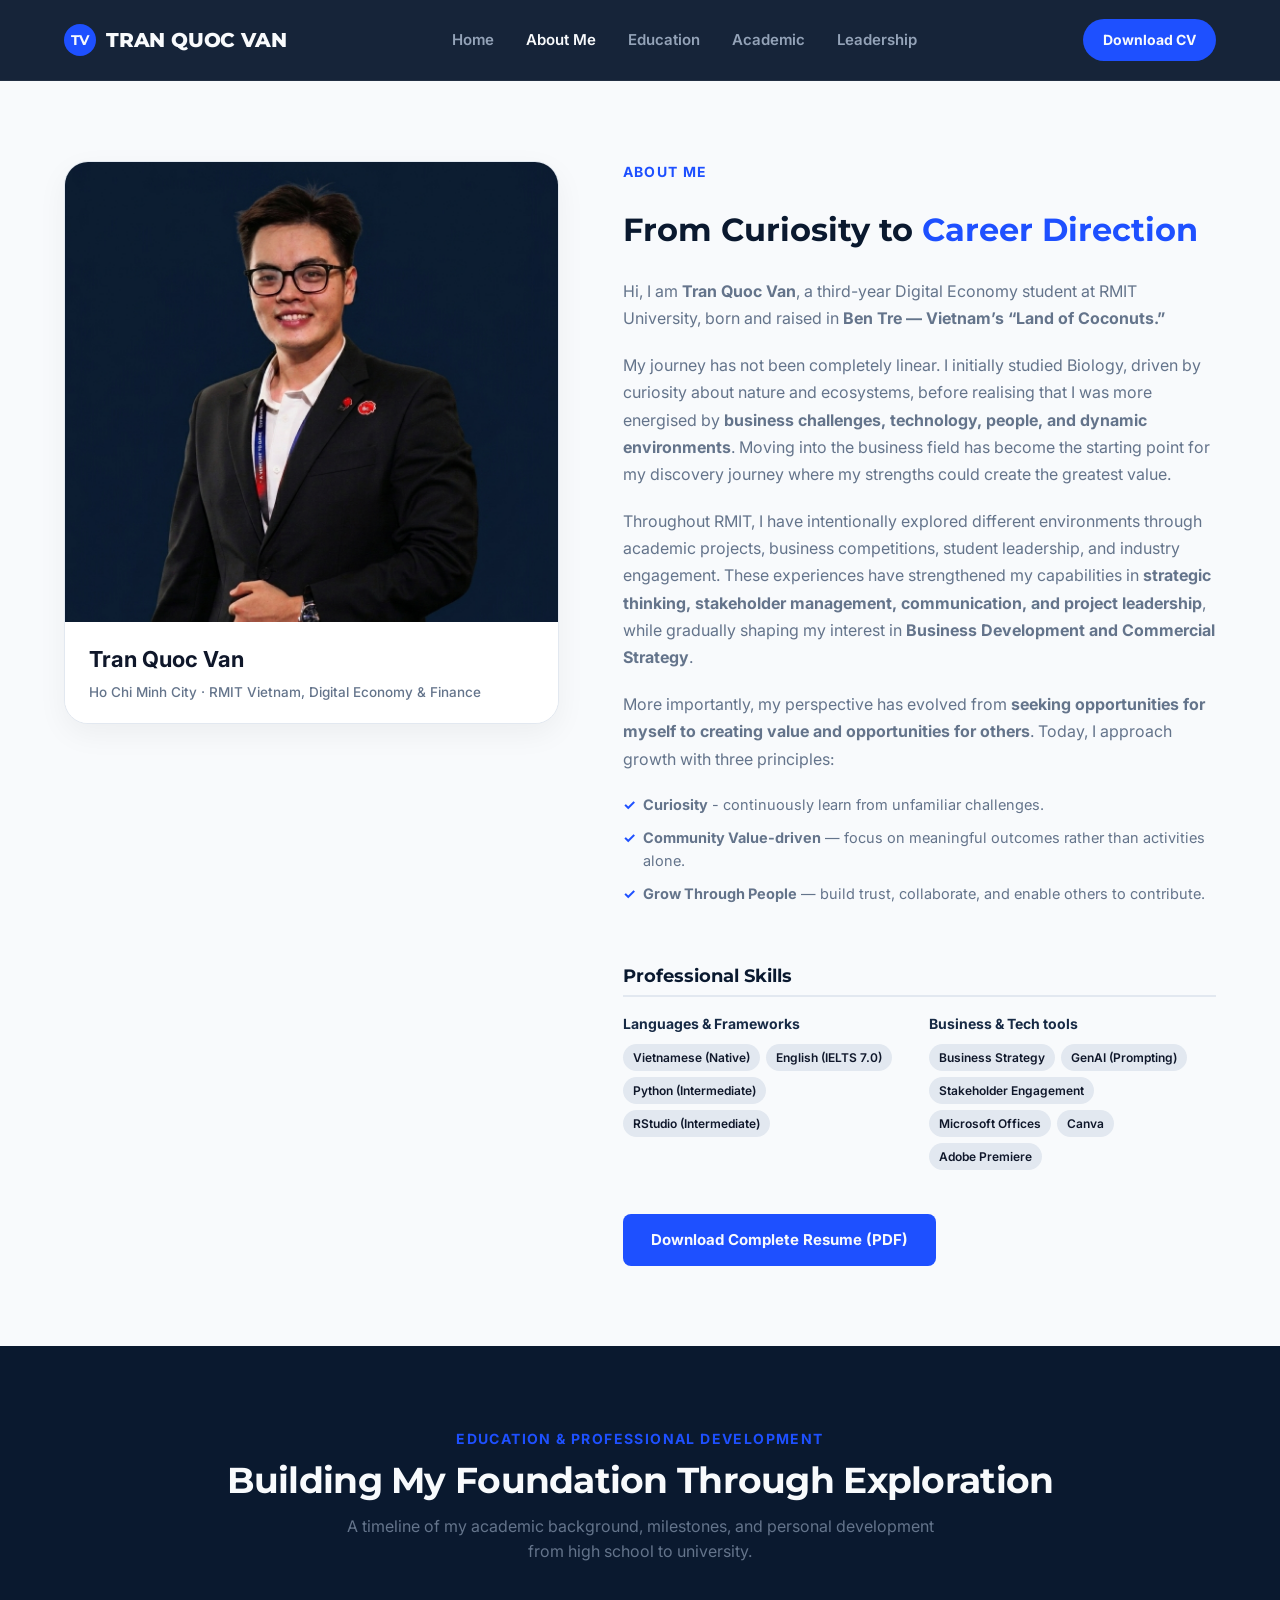
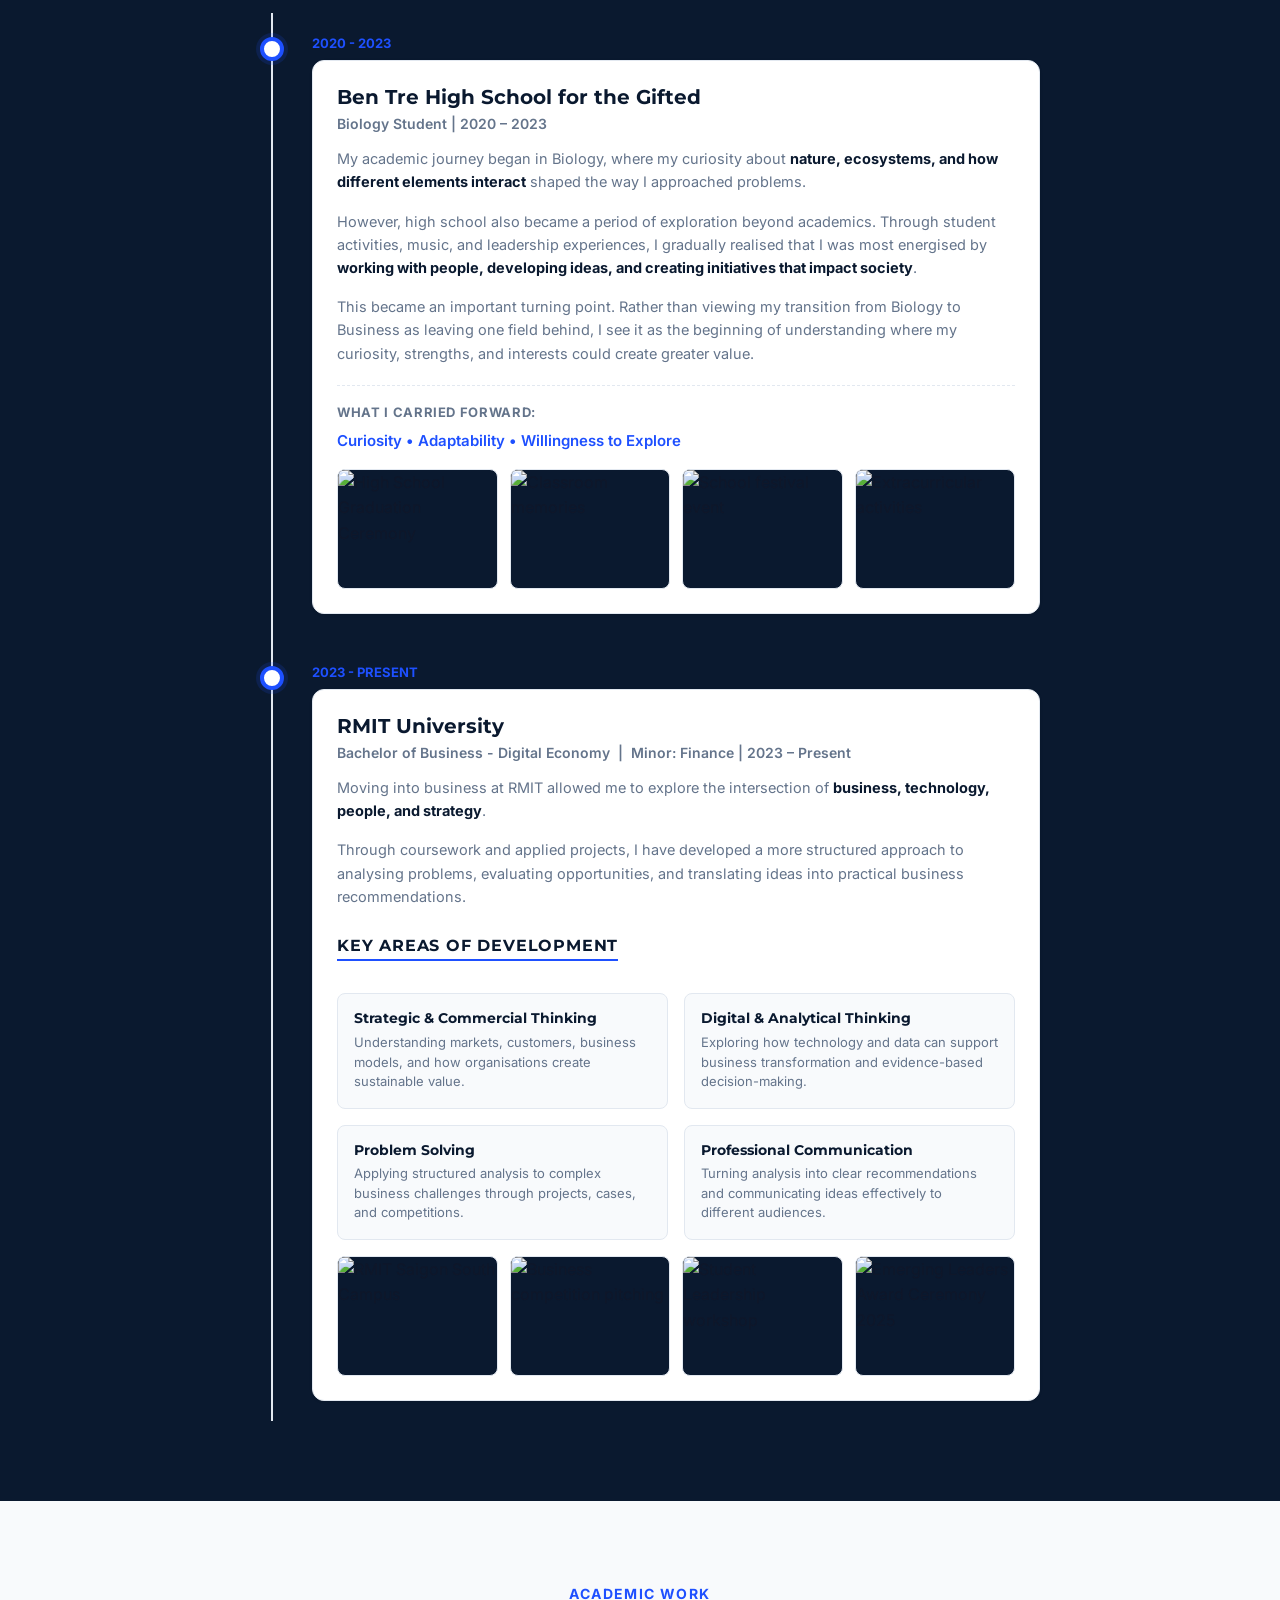
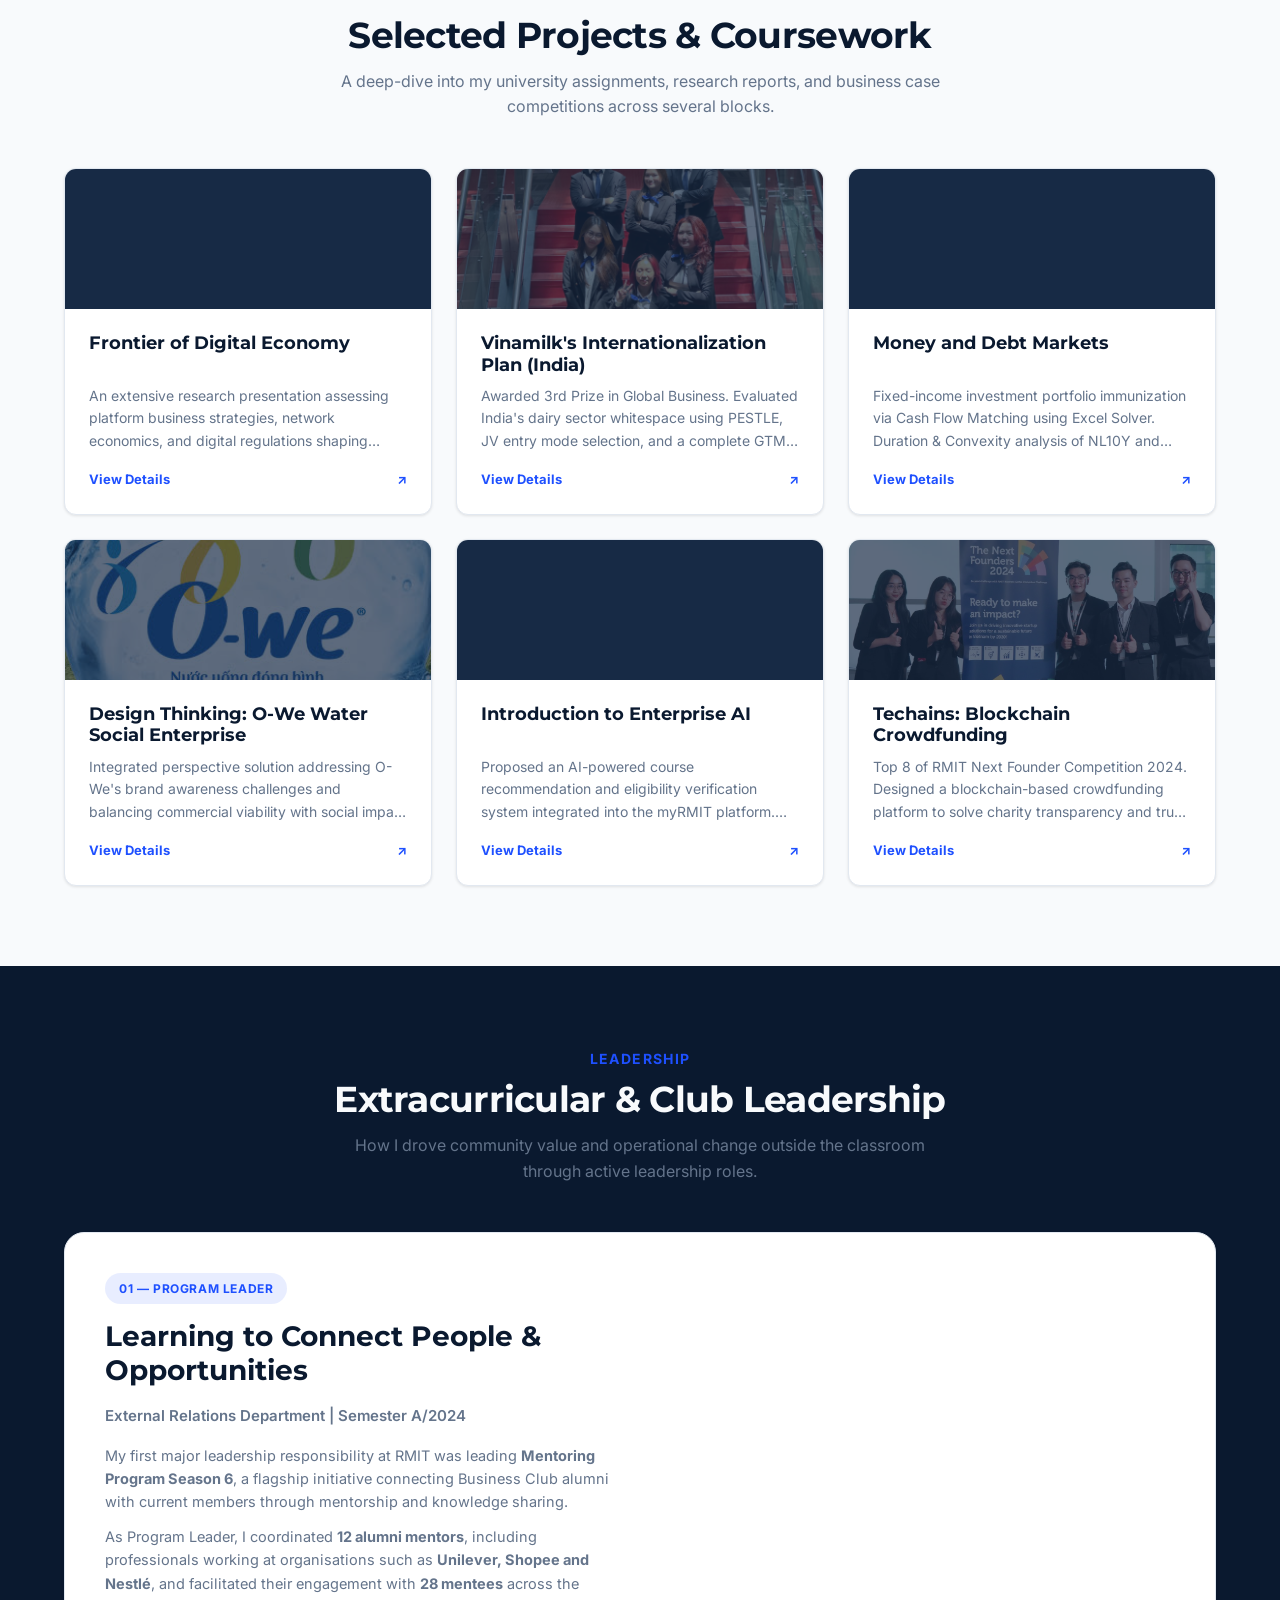
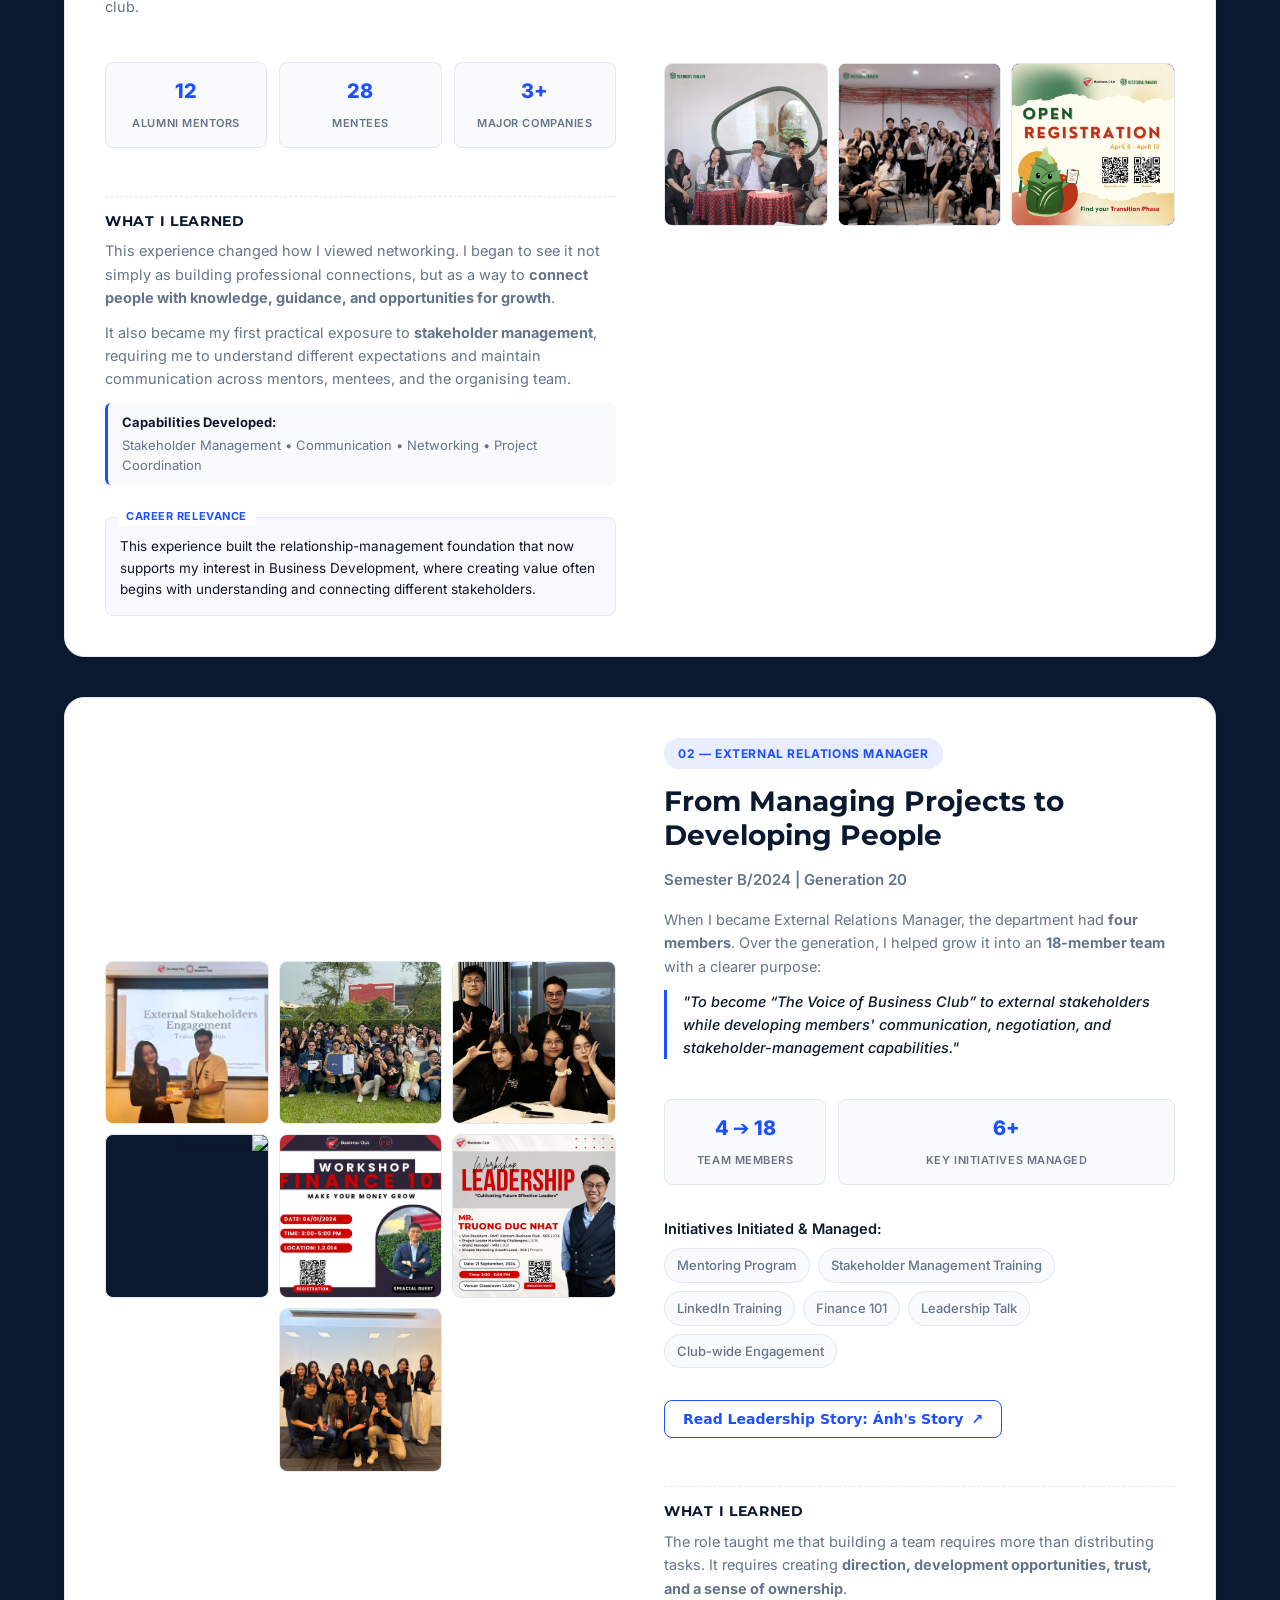
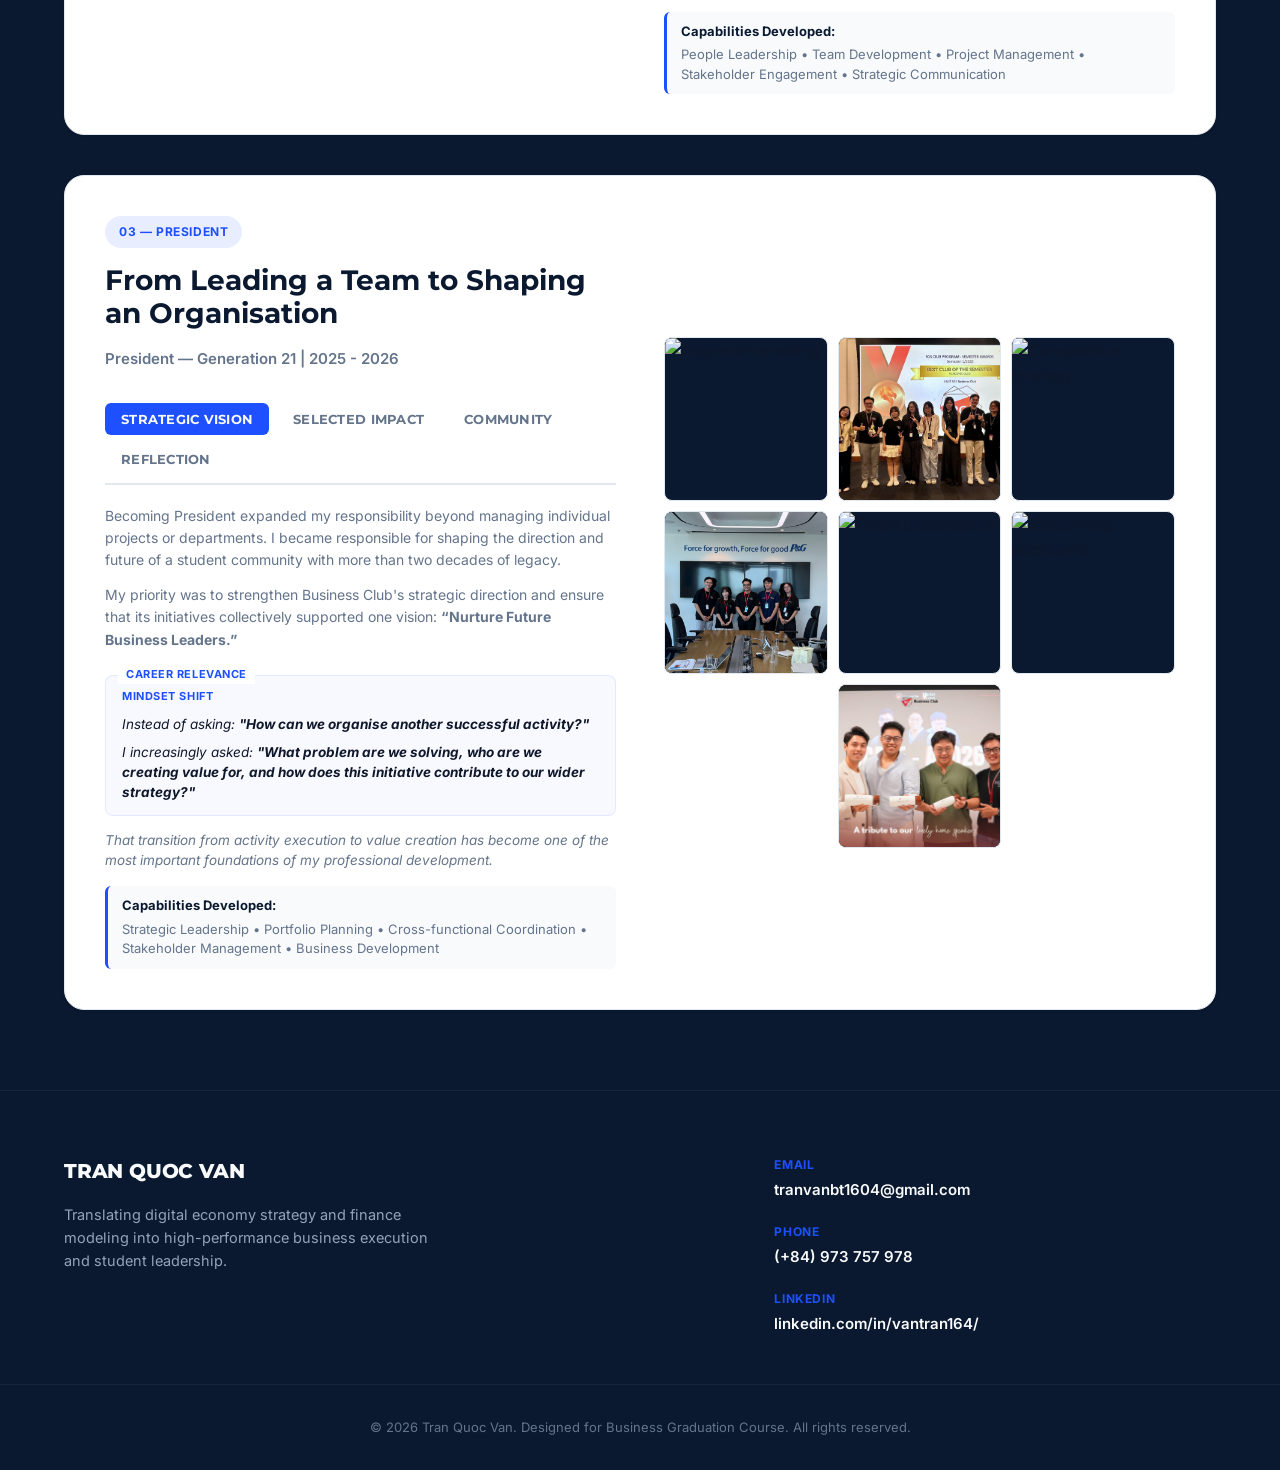
==== details.html @ d2f89ade "Add portfolio files and config, excluding large PDF" ====
<!DOCTYPE html>
<html lang="en">
<head>
  <meta charset="utf-8">
  <meta name="viewport" content="width=device-width, initial-scale=1">
  <title>Tran Quoc Van — Detailed Portfolio | RMIT Vietnam</title>
  <meta name="description" content="Detailed academic, professional, and student leadership profile of Tran Quoc Van, RMIT Vietnam.">
  
  <!-- Fonts -->
  <link rel="preconnect" href="https://fonts.googleapis.com">
  <link rel="preconnect" href="https://fonts.gstatic.com" crossorigin>
  <link href="https://fonts.googleapis.com/css2?family=Inter:wght@400;500;600;700&family=Montserrat:wght@700;800&display=swap" rel="stylesheet">
  
  <!-- Styling -->
  <link rel="stylesheet" href="index.css">
</head>
<body>

  <!-- ===================== HEADER & NAV ===================== -->
  <header>
    <div class="container nav-container">
      <a href="index.html#home" class="logo">
        <span class="logo-badge">TV</span>
        TRAN QUOC VAN
      </a>
      <nav class="nav-links" id="navLinks">
        <a href="index.html#home" class="nav-link">Home</a>
        <a href="#about" class="nav-link">About Me</a>
        <a href="#education" class="nav-link">Education</a>
        <a href="#academic" class="nav-link">Academic</a>
        <a href="#leadership" class="nav-link">Leadership</a>
      </nav>
      <a href="About Me/Tran Quoc Van - Resume.pdf" download class="nav-btn">Download CV</a>
      <button class="menu-toggle" id="menuToggle" aria-label="Toggle Menu">
        <span></span>
        <span></span>
        <span></span>
      </button>
    </div>
  </header>

  <!-- ===================== ABOUT ME ===================== -->
  <section class="section" id="about">
    <div class="container about-grid">
      <div class="about-image-card">
        <div class="about-img-container">
          <img src="About Me/HT_08694_navy.jpg" alt="Tran Quoc Van - Professional Portrait">
        </div>
        <div class="about-img-meta">
          <div class="about-img-name">Tran Quoc Van</div>
          <div class="about-img-sub">Ho Chi Minh City · RMIT Vietnam, Digital Economy & Finance</div>
        </div>
      </div>
      
      <div class="about-info">
        <span class="section-subtitle">About Me</span>
        <h2 class="about-bio-title">From Curiosity to <span>Career Direction</span></h2>
        <p class="about-bio-text">
          Hi, I am <strong>Tran Quoc Van</strong>, a third-year Digital Economy student at RMIT University, born and raised in <strong>Ben Tre — Vietnam’s “Land of Coconuts.”</strong>
        </p>
        <p class="about-bio-text">
          My journey has not been completely linear. I initially studied Biology, driven by curiosity about nature and ecosystems, before realising that I was more energised by <strong>business challenges, technology, people, and dynamic environments</strong>. Moving into the business field has become the starting point for my discovery journey where my strengths could create the greatest value.
        </p>
        <p class="about-bio-text">
          Throughout RMIT, I have intentionally explored different environments through academic projects, business competitions, student leadership, and industry engagement. These experiences have strengthened my capabilities in <strong>strategic thinking, stakeholder management, communication, and project leadership</strong>, while gradually shaping my interest in <strong>Business Development and Commercial Strategy</strong>.
        </p>
        <p class="about-bio-text">
          More importantly, my perspective has evolved from <strong>seeking opportunities for myself to creating value and opportunities for others</strong>. Today, I approach growth with three principles:
        </p>
        
        <ul class="leadership-bullets" style="margin-bottom: 16px;">
          <li><strong>Curiosity</strong> - continuously learn from unfamiliar challenges.</li>
          <li><strong>Community Value-driven</strong> — focus on meaningful outcomes rather than activities alone.</li>
          <li><strong>Grow Through People</strong> — build trust, collaborate, and enable others to contribute.</li>
        </ul>
        
        <div class="skills-wrapper">
          <h3 class="skills-title">Professional Skills</h3>
          <div class="skills-grid">
            <div class="skill-category">
              <span class="skill-cat-name">Languages & Frameworks</span>
              <div class="skill-tags">
                <span class="skill-tag">Vietnamese (Native)</span>
                <span class="skill-tag">English (IELTS 7.0)</span>
                <span class="skill-tag">Python (Intermediate)</span>
                <span class="skill-tag">RStudio (Intermediate)</span>
              </div>
            </div>
            <div class="skill-category">
              <span class="skill-cat-name">Business & Tech tools</span>
              <div class="skill-tags">
                <span class="skill-tag">Business Strategy</span>
                <span class="skill-tag">GenAI (Prompting)</span>
                <span class="skill-tag">Stakeholder Engagement</span>
                <span class="skill-tag">Microsoft Offices</span>
                <span class="skill-tag">Canva</span>
                <span class="skill-tag">Adobe Premiere</span>
              </div>
            </div>
          </div>
        </div>
        
        <div class="about-action">
          <a href="About Me/Tran Quoc Van - Resume.pdf" download class="btn btn-primary">Download Complete Resume (PDF)</a>
        </div>
      </div>
    </div>
    
    <!-- Journey Snapshots -->
    <div class="about-journey" style="display: none;">
      <h3 class="journey-title">Journey Highlights</h3>
      <div class="journey-grid">
        <!-- Item 1: Childhood -->
        <div class="journey-item" data-image="About Me/4c960411251398a16e8b010b433b3380.JPG" data-caption="Early Biology Curiosity — Sparking a lifetime of learning and analytical exploration from a young age.">
          <div class="journey-img-wrapper">
            <img src="About Me/4c960411251398a16e8b010b433b3380.JPG" alt="Early Biology Curiosity">
          </div>
          <div class="journey-info">
            <h4>Early Biology Curiosity</h4>
            <p>Sparking a lifetime of learning and analytical exploration.</p>
          </div>
        </div>
        
        <!-- Item 2: RMIT Club Induction -->
        <div class="journey-item" data-image="About Me/id.jpg" data-caption="RMIT Business Club Induction — Stepping into business development, project leadership, and external relations.">
          <div class="journey-img-wrapper">
            <img src="About Me/id.jpg" alt="RMIT Business Club Induction">
          </div>
          <div class="journey-info">
            <h4>Business Club Induction</h4>
            <p>Stepping into student leadership and corporate engagement.</p>
          </div>
        </div>

        <!-- Item 3: Club Badges -->
        <div class="journey-item" data-image="About Me/bc_badge.png" data-caption="Leadership Credentials — Active recognitions from RMIT Vietnam Business Club and external partners.">
          <div class="journey-img-wrapper">
            <img src="About Me/bc_badge.png" alt="RMIT & P&G Club Badges">
          </div>
          <div class="journey-info">
            <h4>Leadership Credentials</h4>
            <p>Commitment & milestones in leading student communities.</p>
          </div>
        </div>
      </div>
    </div>
  </section>

  <!-- ===================== MY EDUCATION DEVELOPMENT ===================== -->
  <section class="section section-dark" id="education">
    <div class="container">
      <div class="section-title-wrapper">
        <span class="section-subtitle">Education & Professional Development</span>
        <h2 class="section-title">Building My Foundation Through Exploration</h2>
        <p class="section-description">A timeline of my academic background, milestones, and personal development from high school to university.</p>
      </div>
      
      <div class="education-timeline">
        <!-- High School -->
        <div class="edu-item">
          <div class="edu-dot"></div>
          <span class="edu-time">2020 - 2023</span>
          <div class="edu-card">
            <h3 class="edu-degree">Ben Tre High School for the Gifted</h3>
            <p class="edu-school">Biology Student | 2020 – 2023</p>
            <div class="edu-details">
              <p>My academic journey began in Biology, where my curiosity about <strong>nature, ecosystems, and how different elements interact</strong> shaped the way I approached problems.</p>
              <p>However, high school also became a period of exploration beyond academics. Through student activities, music, and leadership experiences, I gradually realised that I was most energised by <strong>working with people, developing ideas, and creating initiatives that impact society</strong>.</p>
              <p>This became an important turning point. Rather than viewing my transition from Biology to Business as leaving one field behind, I see it as the beginning of understanding where my curiosity, strengths, and interests could create greater value.</p>
              
              <div class="edu-takeaway">
                <strong>What I carried forward:</strong>
                <span>Curiosity • Adaptability • Willingness to Explore</span>
              </div>
            </div>
            
            <div class="edu-images-grid">
              <div class="edu-img-item" data-image="Education Development/High School/IMG_6599.jpg" data-caption="High School Graduation Ceremony">
                <img src="Education Development/High School/IMG_6599.jpg" alt="High School Graduation Ceremony">
              </div>
              <div class="edu-img-item" data-image="Education Development/High School/IMG_8644.jpg" data-caption="Classroom memories & projects">
                <img src="Education Development/High School/IMG_8644.jpg" alt="Classroom memories">
              </div>
              <div class="edu-img-item" data-image="Education Development/High School/IMG_9138.JPG" data-caption="School festival event & performance">
                <img src="Education Development/High School/IMG_9138.JPG" alt="School festival event">
              </div>
              <div class="edu-img-item" data-image="Education Development/High School/b24f15dc83e6cd91eed088f713b06e43.JPG" data-caption="Extracurricular activities group photo">
                <img src="Education Development/High School/b24f15dc83e6cd91eed088f713b06e43.JPG" alt="Extracurricular activities">
              </div>
            </div>
          </div>
        </div>

        <!-- RMIT -->
        <div class="edu-item">
          <div class="edu-dot"></div>
          <span class="edu-time">2023 - Present</span>
          <div class="edu-card">
            <h3 class="edu-degree">RMIT University</h3>
            <p class="edu-school">Bachelor of Business - Digital Economy &nbsp;|&nbsp; Minor: Finance | 2023 – Present</p>
            <div class="edu-details">
              <p>Moving into business at RMIT allowed me to explore the intersection of <strong>business, technology, people, and strategy</strong>.</p>
              <p>Through coursework and applied projects, I have developed a more structured approach to analysing problems, evaluating opportunities, and translating ideas into practical business recommendations.</p>
              
              <h4 class="edu-sub-title">Key Areas of Development</h4>
              <div class="edu-development-grid">
                <div class="edu-dev-item">
                  <h5>Strategic & Commercial Thinking</h5>
                  <p>Understanding markets, customers, business models, and how organisations create sustainable value.</p>
                </div>
                <div class="edu-dev-item">
                  <h5>Digital & Analytical Thinking</h5>
                  <p>Exploring how technology and data can support business transformation and evidence-based decision-making.</p>
                </div>
                <div class="edu-dev-item">
                  <h5>Problem Solving</h5>
                  <p>Applying structured analysis to complex business challenges through projects, cases, and competitions.</p>
                </div>
                <div class="edu-dev-item">
                  <h5>Professional Communication</h5>
                  <p>Turning analysis into clear recommendations and communicating ideas effectively to different audiences.</p>
                </div>
              </div>
            </div>
            
            <div class="edu-images-grid">
              <div class="edu-img-item" data-image="Education Development/University/IMG_2321.jpg" data-caption="RMIT Saigon South Campus study space">
                <img src="Education Development/University/IMG_2321.jpg" alt="RMIT Saigon South Campus">
              </div>
              <div class="edu-img-item" data-image="Education Development/University/IMG_9489.jpg" data-caption="Business competition pitching session">
                <img src="Education Development/University/IMG_9489.jpg" alt="Business competition pitching">
              </div>
              <div class="edu-img-item" data-image="Education Development/University/IMG_3583.JPG" data-caption="RMIT Student Leadership workshop">
                <img src="Education Development/University/IMG_3583.JPG" alt="Student Leadership workshop">
              </div>
              <div class="edu-img-item" data-image="Education Development/University/IMG_9212.jpg" data-caption="Emerging Leaders Award Ceremony 2025">
                <img src="Education Development/University/IMG_9212.jpg" alt="Emerging Leaders Award Ceremony 2025">
              </div>
            </div>
          </div>
        </div>
      </div>
    </div>
  </section>

  <!-- ===================== ACADEMIC EXPERIENCES ===================== -->
  <section class="section" id="academic">
    <div class="container">
      <div class="section-title-wrapper">
        <span class="section-subtitle">Academic Work</span>
        <h2 class="section-title">Selected Projects & Coursework</h2>
        <p class="section-description">A deep-dive into my university assignments, research reports, and business case competitions across several blocks.</p>
      </div>
      
      <div class="academic-grid">
        <!-- Block 1 -->
        <div class="academic-card" data-block="1">
          <div class="academic-card-banner">
          </div>
          <div class="academic-card-content">
            <h3 class="academic-card-title">Frontier of Digital Economy</h3>
            <p class="academic-card-desc">An extensive research presentation assessing platform business strategies, network economics, and digital regulations shaping today's virtual marketplaces.</p>
            <div class="academic-card-footer">
              <span>View Details</span>
              <span>↗</span>
            </div>
          </div>
        </div>

        <!-- Block 2 -->
        <div class="academic-card" data-block="2">
          <div class="academic-card-banner">
            <img src="Academic Experiences/Block 2/IMG_9489.jpg" alt="Vinamilk Project">
          </div>
          <div class="academic-card-content">
            <h3 class="academic-card-title">Vinamilk's Internationalization Plan (India)</h3>
            <p class="academic-card-desc">Awarded 3rd Prize in Global Business. Evaluated India's dairy sector whitespace using PESTLE, JV entry mode selection, and a complete GTM activation timeline.</p>
            <div class="academic-card-footer">
              <span>View Details</span>
              <span>↗</span>
            </div>
          </div>
        </div>

        <!-- Block 3 -->
        <div class="academic-card" data-block="3">
          <div class="academic-card-banner">
          </div>
          <div class="academic-card-content">
            <h3 class="academic-card-title">Money and Debt Markets</h3>
            <p class="academic-card-desc">Fixed-income investment portfolio immunization via Cash Flow Matching using Excel Solver. Duration & Convexity analysis of NL10Y and GB10Y government bonds.</p>
            <div class="academic-card-footer">
              <span>View Details</span>
              <span>↗</span>
            </div>
          </div>
        </div>

        <!-- Block 4 -->
        <div class="academic-card" data-block="4">
          <div class="academic-card-banner">
            <img src="Academic Experiences/Block 4/images (1).jpeg" alt="O-We Water case study">
          </div>
          <div class="academic-card-content">
            <h3 class="academic-card-title">Design Thinking: O-We Water Social Enterprise</h3>
            <p class="academic-card-desc">Integrated perspective solution addressing O-We's brand awareness challenges and balancing commercial viability with social impact for vulnerable communities in HCMC.</p>
            <div class="academic-card-footer">
              <span>View Details</span>
              <span>↗</span>
            </div>
          </div>
        </div>

        <!-- Block 5 -->
        <div class="academic-card" data-block="5">
          <div class="academic-card-banner">
          </div>
          <div class="academic-card-content">
            <h3 class="academic-card-title">Introduction to Enterprise AI</h3>
            <p class="academic-card-desc">Proposed an AI-powered course recommendation and eligibility verification system integrated into the myRMIT platform. Conducted PESTLE, SWOT, and risk governance checks.</p>
            <div class="academic-card-footer">
              <span>View Details</span>
              <span>↗</span>
            </div>
          </div>
        </div>

        <!-- Block 6 -->
        <div class="academic-card" data-block="6">
          <div class="academic-card-banner">
            <img src="Academic Experiences/Block 6/IMG_9546.JPG" alt="Techains Pitching">
          </div>
          <div class="academic-card-content">
            <h3 class="academic-card-title">Techains: Blockchain Crowdfunding</h3>
            <p class="academic-card-desc">Top 8 of RMIT Next Founder Competition 2024. Designed a blockchain-based crowdfunding platform to solve charity transparency and trust issues in Vietnam.</p>
            <div class="academic-card-footer">
              <span>View Details</span>
              <span>↗</span>
            </div>
          </div>
        </div>
      </div>
    </div>
  </section>

  <!-- ===================== LEADERSHIP EXPERIENCES ===================== -->
  <section class="section section-dark" id="leadership">
    <div class="container">
      <div class="section-title-wrapper">
        <span class="section-subtitle">Leadership</span>
        <h2 class="section-title">Extracurricular & Club Leadership</h2>
        <p class="section-description">How I drove community value and operational change outside the classroom through active leadership roles.</p>
      </div>
      
      <div class="leadership-grid">
        <!-- Program Leader -->
        <div class="leadership-row">
          <div class="leadership-info">
            <span class="leadership-role-tag">01 — Program Leader</span>
            <h3 class="leadership-role-title">Learning to Connect People & Opportunities</h3>
            <p class="leadership-role-org">External Relations Department | Semester A/2024</p>
            
            <div class="leadership-desc">
              <p style="margin-bottom: 12px; font-size: 14.5px; color: var(--text-muted); line-height: 1.6;">
                My first major leadership responsibility at RMIT was leading <strong>Mentoring Program Season 6</strong>, a flagship initiative connecting Business Club alumni with current members through mentorship and knowledge sharing.
              </p>
              <p style="margin-bottom: 16px; font-size: 14.5px; color: var(--text-muted); line-height: 1.6;">
                As Program Leader, I coordinated <strong>12 alumni mentors</strong>, including professionals working at organisations such as <strong>Unilever, Shopee and Nestlé</strong>, and facilitated their engagement with <strong>28 mentees</strong> across the club.
              </p>
            </div>

            <!-- Metrics Grid -->
            <div class="leadership-metrics">
              <div class="leadership-metric-item">
                <span class="leadership-metric-num">12</span>
                <span class="leadership-metric-label">Alumni Mentors</span>
              </div>
              <div class="leadership-metric-item">
                <span class="leadership-metric-num">28</span>
                <span class="leadership-metric-label">Mentees</span>
              </div>
              <div class="leadership-metric-item">
                <span class="leadership-metric-num">3+</span>
                <span class="leadership-metric-label">Major Companies</span>
              </div>
            </div>

            <!-- What I Learned -->
            <div class="leadership-sub-section">
              <h4 class="leadership-sub-title">What I Learned</h4>
              <p class="leadership-sub-text">
                This experience changed how I viewed networking. I began to see it not simply as building professional connections, but as a way to <strong>connect people with knowledge, guidance, and opportunities for growth</strong>.
              </p>
              <p class="leadership-sub-text">
                It also became my first practical exposure to <strong>stakeholder management</strong>, requiring me to understand different expectations and maintain communication across mentors, mentees, and the organising team.
              </p>
              
              <div class="leadership-capabilities">
                <strong>Capabilities Developed:</strong>
                Stakeholder Management • Communication • Networking • Project Coordination
              </div>
            </div>

            <!-- Career Relevance -->
            <div class="leadership-relevance">
              <p class="leadership-relevance-text">
                This experience built the relationship-management foundation that now supports my interest in Business Development, where creating value often begins with understanding and connecting different stakeholders.
              </p>
            </div>
          </div>
          
          <div class="leadership-images-grid">
            <div class="leader-img-item" data-image="Leadership Experiences/Program Leader/IMG_0799 2.JPG">
              <img src="Leadership Experiences/Program Leader/IMG_0799 2.JPG" alt="Mentoring Program Season 6 Kickoff">
            </div>
            <div class="leader-img-item" data-image="Leadership Experiences/Program Leader/IMG_0798 2.JPG">
              <img src="Leadership Experiences/Program Leader/IMG_0798 2.JPG" alt="Workshop presentation">
            </div>
            <div class="leader-img-item" data-image="Leadership Experiences/Program Leader/IMG_0797.JPG">
              <img src="Leadership Experiences/Program Leader/IMG_0797.JPG" alt="Organizing team discussion">
            </div>
          </div>
        </div>

        <!-- External Relations Manager -->
        <div class="leadership-row">
          <div class="leadership-info">
            <span class="leadership-role-tag">02 — External Relations Manager</span>
            <h3 class="leadership-role-title">From Managing Projects to Developing People</h3>
            <p class="leadership-role-org">Semester B/2024 | Generation 20</p>
            
            <div class="leadership-desc">
              <p style="margin-bottom: 12px; font-size: 14.5px; color: var(--text-muted); line-height: 1.6;">
                When I became External Relations Manager, the department had <strong>four members</strong>. Over the generation, I helped grow it into an <strong>18-member team</strong> with a clearer purpose:
              </p>
              <p style="margin-bottom: 12px; font-size: 14.5px; font-weight: 500; color: var(--primary-navy); border-left: 3px solid var(--accent-blue); padding-left: 16px; font-style: italic; line-height: 1.6;">
                "To become “The Voice of Business Club” to external stakeholders while developing members' communication, negotiation, and stakeholder-management capabilities."
              </p>
            </div>

            <!-- Metrics Grid -->
            <div class="leadership-metrics">
              <div class="leadership-metric-item">
                <span class="leadership-metric-num">4 ➔ 18</span>
                <span class="leadership-metric-label">Team Members</span>
              </div>
              <div class="leadership-metric-item" style="grid-column: span 2;">
                <span class="leadership-metric-num">6+</span>
                <span class="leadership-metric-label">Key Initiatives Managed</span>
              </div>
            </div>

            <!-- Initiatives List -->
            <div class="leadership-initiatives" style="margin-bottom: 16px;">
              <p style="font-size: 14.5px; font-weight: 600; color: var(--primary-navy); margin-bottom: 8px;">Initiatives Initiated & Managed:</p>
              <div class="initiative-tags" style="display: flex; flex-wrap: wrap; gap: 8px;">
                <span class="tag-pill">Mentoring Program</span>
                <span class="tag-pill">Stakeholder Management Training</span>
                <span class="tag-pill">LinkedIn Training</span>
                <span class="tag-pill">Finance 101</span>
                <span class="tag-pill">Leadership Talk</span>
                <span class="tag-pill">Club-wide Engagement</span>
              </div>
            </div>

            <!-- Interactive Story Button -->
            <div class="leadership-story-trigger-wrapper" style="margin-bottom: 16px;">
              <button class="btn-story-trigger" id="openStoryBtn" data-story="anh-story">
                <span>Read Leadership Story: Ánh's Story</span>
                <span class="btn-story-arrow">↗</span>
              </button>
            </div>

            <!-- What I Learned -->
            <div class="leadership-sub-section">
              <h4 class="leadership-sub-title">What I Learned</h4>
              <p class="leadership-sub-text">
                The role taught me that building a team requires more than distributing tasks. It requires creating <strong>direction, development opportunities, trust, and a sense of ownership</strong>.
              </p>
              
              <div class="leadership-capabilities">
                <strong>Capabilities Developed:</strong>
                People Leadership • Team Development • Project Management • Stakeholder Engagement • Strategic Communication
              </div>
            </div>
          </div>
          
          <div class="leadership-images-grid">
            <div class="leader-img-item" data-image="Leadership Experiences/External Relations Manager/IMG_2138.JPG">
              <img src="Leadership Experiences/External Relations Manager/IMG_2138.JPG" alt="Networking">
            </div>
            <div class="leader-img-item" data-image="Leadership Experiences/External Relations Manager/IMG_2327.jpg">
              <img src="Leadership Experiences/External Relations Manager/IMG_2327.jpg" alt="Company tour">
            </div>
            <div class="leader-img-item" data-image="Leadership Experiences/External Relations Manager/IMG_0800.JPG">
              <img src="Leadership Experiences/External Relations Manager/IMG_0800.JPG" alt="Workshop">
            </div>
            <div class="leader-img-item" data-image="Leadership Experiences/External Relations Manager/IMG_0801.JPG">
              <img src="Leadership Experiences/External Relations Manager/IMG_0801.JPG" alt="Briefing session">
            </div>
            <div class="leader-img-item" data-image="Leadership Experiences/External Relations Manager/IMG_0796.JPG">
              <img src="Leadership Experiences/External Relations Manager/IMG_0796.JPG" alt="Group discussion">
            </div>
            <div class="leader-img-item" data-image="Leadership Experiences/External Relations Manager/IMG_1767.jpg">
              <img src="Leadership Experiences/External Relations Manager/IMG_1767.jpg" alt="Q&A panel">
            </div>
            <div class="leader-img-item" data-image="Leadership Experiences/External Relations Manager/IMG_1100.jpg">
              <img src="Leadership Experiences/External Relations Manager/IMG_1100.jpg" alt="Networking workshop">
            </div>
          </div>
        </div>

        <!-- President -->
        <div class="leadership-row">
          <div class="leadership-info">
            <span class="leadership-role-tag">03 — President</span>
            <h3 class="leadership-role-title">From Leading a Team to Shaping an Organisation</h3>
            <p class="leadership-role-org">President — Generation 21 | 2025 - 2026</p>
            
            <div class="president-tabs-container">
              <!-- Tab Navigation -->
              <div class="president-tabs-nav">
                <button class="tab-btn active" data-tab="vision">Strategic Vision</button>
                <button class="tab-btn" data-tab="impact">Selected Impact</button>
                <button class="tab-btn" data-tab="community">Community</button>
                <button class="tab-btn" data-tab="reflection">Reflection</button>
              </div>
              
              <!-- Tab Contents -->
              <div class="president-tabs-content">
                <!-- Tab 1: Vision -->
                <div class="tab-panel active" id="tab-vision">
                  <p style="margin-bottom: 12px; font-size: 14px; color: var(--text-muted); line-height: 1.6;">
                    Becoming President expanded my responsibility beyond managing individual projects or departments. I became responsible for shaping the direction and future of a student community with more than two decades of legacy.
                  </p>
                  <p style="margin-bottom: 16px; font-size: 14px; color: var(--text-muted); line-height: 1.6;">
                    My priority was to strengthen Business Club's strategic direction and ensure that its initiatives collectively supported one vision: <strong>“Nurture Future Business Leaders.”</strong>
                  </p>
                  
                  <div class="leadership-relevance" style="margin-top: 24px; padding: 12px 16px;">
                    <div style="font-size: 11px; font-weight: 700; color: var(--accent-blue); text-transform: uppercase; letter-spacing: 0.05em; margin-bottom: 8px;">Mindset Shift</div>
                    <p style="font-size: 13.5px; color: var(--text-dark); line-height: 1.5; margin-bottom: 8px; font-style: italic;">
                      Instead of asking: <strong>"How can we organise another successful activity?"</strong>
                    </p>
                    <p style="font-size: 13.5px; color: var(--text-dark); line-height: 1.5; margin-bottom: 0; font-style: italic;">
                      I increasingly asked: <strong>"What problem are we solving, who are we creating value for, and how does this initiative contribute to our wider strategy?"</strong>
                    </p>
                  </div>
                  <p style="margin-top: 14px; font-size: 13.5px; color: var(--text-muted); line-height: 1.5; font-style: italic;">
                    That transition from activity execution to value creation has become one of the most important foundations of my professional development.
                  </p>
                  
                  <div class="leadership-capabilities" style="margin-top: 16px;">
                    <strong>Capabilities Developed:</strong>
                    Strategic Leadership • Portfolio Planning • Cross-functional Coordination • Stakeholder Management • Business Development
                  </div>
                </div>
                
                <!-- Tab 2: Impact -->
                <div class="tab-panel" id="tab-impact">
                  <!-- BCASE Accordion -->
                  <details class="initiative-accordion" open>
                    <summary class="initiative-summary">BCASE — Building Business Acumen</summary>
                    <div class="initiative-content">
                      <p style="margin-bottom: 12px;">
                        I initiated <strong>BCASE</strong> to create a recurring learning platform where members could practise solving real business problems with experienced alumni.
                      </p>
                      
                      <!-- Metrics -->
                      <div class="leadership-metrics" style="margin-bottom: 12px;">
                        <div class="leadership-metric-item" style="padding: 6px;">
                          <span class="leadership-metric-num" style="font-size: 16px;">5+</span>
                          <span class="leadership-metric-label" style="font-size: 9px;">Case Sessions</span>
                        </div>
                        <div class="leadership-metric-item" style="padding: 6px; grid-column: span 2;">
                          <span class="leadership-metric-num" style="font-size: 16px;">80+</span>
                          <span class="leadership-metric-label" style="font-size: 9px;">Member Participations</span>
                        </div>
                      </div>
                      
                      <p style="margin-bottom: 12px;">
                        Rather than delivering isolated workshops, BCASE aimed to build a culture of <strong>business discussion, structured problem-solving, and cross-generation knowledge sharing</strong>.
                      </p>
                      <div style="font-size: 12px; color: var(--text-gray-light); border-top: 1px solid var(--border-light); padding-top: 8px; margin-top: 8px;">
                        <strong>Career Capability:</strong> Opportunity Identification • Program Strategy • Business Acumen • Stakeholder Mobilisation
                      </div>
                    </div>
                  </details>
                  
                  <!-- BCareer 4.0 Accordion -->
                  <details class="initiative-accordion">
                    <summary class="initiative-summary">BCareer 4.0 — Bridging Uni & Industry</summary>
                    <div class="initiative-content">
                      <p style="margin-bottom: 12px;">
                        I led and supervised <strong>BCareer 4.0 — “Ignite Your Potential, Define Your Credential”</strong>, designed to help students better understand the capabilities and mindset required to enter professional environments.
                      </p>
                      
                      <!-- Metrics -->
                      <div class="leadership-metrics" style="margin-bottom: 12px;">
                        <div class="leadership-metric-item" style="padding: 6px;">
                          <span class="leadership-metric-num" style="font-size: 15px;">70+</span>
                          <span class="leadership-metric-label" style="font-size: 9px;">Participants</span>
                        </div>
                        <div class="leadership-metric-item" style="padding: 6px;">
                          <span class="leadership-metric-num" style="font-size: 15px;">300+</span>
                          <span class="leadership-metric-label" style="font-size: 9px;">Booth Reach</span>
                        </div>
                        <div class="leadership-metric-item" style="padding: 6px;">
                          <span class="leadership-metric-num" style="font-size: 15px;">33k+</span>
                          <span class="leadership-metric-label" style="font-size: 9px;">Social Reach</span>
                        </div>
                      </div>
                      
                      <p style="margin-bottom: 12px;">
                        The experience strengthened my ability to move from identifying an audience need toward developing and executing a clear <strong>value proposition</strong>.
                      </p>
                      <div style="font-size: 12px; color: var(--text-gray-light); border-top: 1px solid var(--border-light); padding-top: 8px; margin-top: 8px;">
                        <strong>Career Capability:</strong> Customer Understanding • Project Leadership • Cross-functional Execution • Value Proposition Development
                      </div>
                    </div>
                  </details>
                  
                  <!-- P&G Partnership Accordion -->
                  <details class="initiative-accordion">
                    <summary class="initiative-summary">P&G Partnership — Mutual Value</summary>
                    <div class="initiative-content">
                      <p style="margin-bottom: 12px; font-size: 12px; color: var(--accent-blue); font-weight: 700; text-transform: uppercase; letter-spacing: 0.05em;">April 2026</p>
                      <p style="margin-bottom: 12px;">
                        One of my most career-relevant experiences was leading Business Club's partnership discussion with <strong>P&G Vietnam</strong>.
                      </p>
                      <p style="margin-bottom: 12px; font-style: italic;">
                        Rather than simply presenting what Business Club had achieved, our team needed to understand both sides of the partnership:
                      </p>
                      <ul style="list-style-type: disc; padding-left: 16px; margin-bottom: 12px; font-size: 13.5px;">
                        <li>What value did students need?</li>
                        <li>What value could Business Club provide?</li>
                        <li>How could this support P&G's engagement objectives?</li>
                      </ul>
                      <p style="margin-bottom: 12px; padding: 10px; background-color: rgba(30, 80, 255, 0.05); border-radius: 6px; color: var(--primary-navy); font-weight: 600;">
                        Selected as the only student club at RMIT Vietnam to join the P&G Vietnam Exclusive Partnership Program 2026 (competing against four academic clubs).
                      </p>
                      <p style="margin-bottom: 16px;">
                        The partnership began with a Career Talk connecting members with P&G Vietnam's Talent Acquisition and Human Resources professionals.
                      </p>
                      <div style="padding: 10px 12px; border-left: 3px solid var(--accent-blue); background-color: var(--bg-light); margin-bottom: 12px;">
                        <strong style="display: block; font-size: 12px; color: var(--primary-navy); margin-bottom: 4px;">What It Taught Me:</strong>
                        <p style="font-size: 13px; font-style: italic; margin-bottom: 0;">"A strong partnership is not built by asking what the other party can give us, but by identifying where both sides can create value together."</p>
                      </div>
                      <div style="font-size: 12px; color: var(--text-gray-light); border-top: 1px solid var(--border-light); padding-top: 8px; margin-top: 8px;">
                        <strong>Career Capability:</strong> Business Development • Partnership Strategy • Value Proposition • Pitching • Stakeholder Relationship Management
                      </div>
                    </div>
                  </details>
                </div>
                
                <!-- Tab 3: Community -->
                <div class="tab-panel" id="tab-community">
                  <p style="margin-bottom: 12px; font-size: 14.5px; font-weight: 600; color: var(--primary-navy);">Extending Value Beyond the University</p>
                  <p style="margin-bottom: 12px; font-size: 14px; color: var(--text-muted); line-height: 1.6;">
                    My belief in community contribution also continued through Business Club.
                  </p>
                  <p style="margin-bottom: 12px; font-size: 14px; color: var(--text-muted); line-height: 1.6;">
                    I initiated a visit to <strong>Mái Ấm Hoa Mai, Đồng Nai</strong>, bringing together <strong>30 members</strong> to connect with orphaned children through activities, games, and conversations while contributing toys, milk, baby diapers, and other essential supplies.
                  </p>
                  <p style="margin-bottom: 16px; font-size: 14px; color: var(--text-muted); line-height: 1.6;">
                    The initiative reminded me that organisational impact should not be measured only through internal performance or professional outcomes. Business communities can also use their resources and collective energy to create value beyond themselves.
                  </p>
                  <div class="leadership-capabilities">
                    <strong>Capabilities Demonstrated:</strong>
                    Community Leadership • Initiative • Team Mobilisation • Social Responsibility
                  </div>
                </div>
                
                <!-- Tab 4: Reflection -->
                <div class="tab-panel" id="tab-reflection">
                  <p style="margin-bottom: 12px; font-size: 14.5px; font-weight: 700; color: var(--primary-navy);">What Business Club Changed in Me</p>
                  
                  <!-- Transition Steps Timeline -->
                  <div class="reflection-steps">
                    <div class="reflection-step-item">
                      <strong>Member</strong> <span class="reflection-step-arrow">➔</span> <span style="display: block; font-size: 12.5px;">I learned to contribute</span>
                    </div>
                    <div class="reflection-step-item">
                      <strong>Program Leader</strong> <span class="reflection-step-arrow">➔</span> <span style="display: block; font-size: 12.5px;">I learned to coordinate stakeholders</span>
                    </div>
                    <div class="reflection-step-item">
                      <strong>Manager</strong> <span class="reflection-step-arrow">➔</span> <span style="display: block; font-size: 12.5px;">I learned to develop people</span>
                    </div>
                    <div class="reflection-step-item">
                      <strong>President</strong> <span class="reflection-step-arrow">➔</span> <span style="display: block; font-size: 12.5px;">I learned to build systems and create value at scale</span>
                    </div>
                  </div>
                  
                  <p style="margin-bottom: 12px; font-size: 14px; color: var(--text-muted); line-height: 1.6;">
                    Looking back, the most important growth was not the progression in titles. It was the progression in the questions I learned to ask:
                  </p>
                  <ul style="list-style-type: none; padding-left: 12px; border-left: 2px solid var(--accent-blue); margin-bottom: 14px; display: flex; flex-direction: column; gap: 4px; font-size: 13px; font-style: italic; color: var(--text-dark);">
                    <li>From "What do I need to deliver?"</li>
                    <li>To "How can I help my team perform?"</li>
                    <li>To "What value should this organisation create, and for whom?"</li>
                  </ul>
                  
                  <p style="margin-bottom: 20px; font-size: 13.5px; color: var(--text-muted); line-height: 1.6;">
                    This progression has strongly shaped my interest in <strong>Business Development and Commercial Strategy</strong>, where sustainable results depend on aligning people, resources, and stakeholder interests around shared value.
                  </p>
                  
                  <div class="achievements-list">
                    <div class="achievement-item">
                      <div class="achievement-title">Emerging Leader Award 2025</div>
                      <div class="achievement-desc">RMIT Student Life — Recognised growth in leadership, initiative, and contribution to the RMIT community.</div>
                    </div>
                    <div class="achievement-item">
                      <div class="achievement-title">Best Academic Club of the Semester A/2026</div>
                      <div class="achievement-desc">RMIT Student Life — Recognised Business Club’s performance under my leadership, reflecting strategic direction and community impact.</div>
                    </div>
                  </div>
                </div>
              </div>
            </div>
          </div>
          
          <div class="leadership-images-grid">
            <div class="leader-img-item" data-image="Leadership Experiences/President/DSCF2988.JPEG">
              <img src="Leadership Experiences/President/DSCF2988.JPEG" alt="Alignment meeting">
            </div>
            <div class="leader-img-item" data-image="Leadership Experiences/President/IMG_9153.jpg">
              <img src="Leadership Experiences/President/IMG_9153.jpg" alt="General Assembly">
            </div>
            <div class="leader-img-item" data-image="Leadership Experiences/President/DSCF3029.JPEG">
              <img src="Leadership Experiences/President/DSCF3029.JPEG" alt="Competition briefing">
            </div>
            <div class="leader-img-item" data-image="Leadership Experiences/President/IMG_8421 2.jpg">
              <img src="Leadership Experiences/President/IMG_8421 2.jpg" alt="Executive team">
            </div>
            <div class="leader-img-item" data-image="Leadership Experiences/President/DSCF9718 2.JPG">
              <img src="Leadership Experiences/President/DSCF9718 2.JPG" alt="Finale presentation">
            </div>
            <div class="leader-img-item" data-image="Leadership Experiences/President/DSC_5158.JPEG">
              <img src="Leadership Experiences/President/DSC_5158.JPEG" alt="Welcoming applicants">
            </div>
            <div class="leader-img-item" data-image="Leadership Experiences/President/IMG_0803.JPG">
              <img src="Leadership Experiences/President/IMG_0803.JPG" alt="Ceremony celebration">
            </div>
          </div>
        </div>
      </div>
    </div>
  </section>

  <!-- ===================== DETAIL MODAL OVERLAY ===================== -->
  <div class="modal-overlay" id="projectModal">
    <div class="modal-container">
      <button class="modal-close-btn" id="modalClose" aria-label="Close details">&times;</button>
      <div class="modal-banner">
        <img src="" alt="" class="modal-banner-img" id="modalBannerImg">
        <h2 class="modal-banner-title" id="modalTitle">Project Title</h2>
      </div>
      <div class="modal-body">
        <div class="modal-meta-grid">
          <div class="modal-meta-item">
            <span class="modal-meta-label">Course / Challenge</span>
            <span class="modal-meta-val" id="modalCourse">Digital Platform Strategy</span>
          </div>
          <div class="modal-meta-item">
            <span class="modal-meta-label">Team Allocation</span>
            <span class="modal-meta-val" id="modalTeam">Team 02 / RMIT</span>
          </div>
          <div class="modal-meta-item">
            <span class="modal-meta-label">Key Highlight</span>
            <span class="modal-meta-val" id="modalHighlight">1st Prize Winner</span>
          </div>
        </div>
        <div class="modal-text-content" id="modalDesc">
          <!-- Populated by JS -->
        </div>
        <div class="modal-actions" id="modalActions">
          <!-- Populated by JS -->
        </div>
      </div>
    </div>
  </div>

  <!-- ===================== LEADERSHIP STORY MODAL OVERLAY ===================== -->
  <div class="modal-overlay" id="storyModal">
    <div class="modal-container" style="max-width: 650px; font-family: system-ui, -apple-system, sans-serif;">
      <button class="modal-close-btn" id="storyModalClose" aria-label="Close story">&times;</button>
      <div class="modal-banner" style="background-color: var(--primary-navy); padding: 40px 24px; text-align: center; position: relative;">
        <span style="font-size: 11px; font-weight: 700; color: var(--accent-blue); text-transform: uppercase; letter-spacing: 0.1em; display: block; margin-bottom: 8px;">Leadership in Practice</span>
      </div>
      <div class="modal-body" style="padding: 32px;">
        <div class="modal-story-content" style="font-size: 15px; color: var(--text-dark); line-height: 1.7;">
          <p style="margin-bottom: 20px; font-size: 15px; color: var(--text-dark);">
            One experience shaped my leadership philosophy more than any event metric.
          </p>
          <p style="margin-bottom: 16px;">
            When Ánh first joined the department, she was <strong>extremely quiet</strong> and found it difficult to express herself confidently. Rather than viewing this as a limitation, I believed that the right environment and level of responsibility could help her grow.
          </p>
          <p style="margin-bottom: 16px;">
            I encouraged her to become <strong>Project Leader of the Finance 101 Workshop</strong> and initially supported her in project management, communication, and stakeholder coordination.
          </p>
          <p style="margin-bottom: 16px;">
            As her confidence developed, I gradually stepped back.
          </p>
          <p style="margin-bottom: 24px;">
            Within three months, I saw her become a more <strong>confident, proactive, and independent contributor</strong>.
          </p>

          <div class="leadership-relevance" style="margin-top: 32px; background-color: rgba(30, 80, 255, 0.04); border-color: rgba(30, 80, 255, 0.15);">
            <div style="font-size: 11px; font-weight: 700; color: var(--accent-blue); text-transform: uppercase; letter-spacing: 0.05em; margin-bottom: 8px;">What It Changed in Me</div>
            <p style="font-size: 16px; font-weight: 700; color: var(--primary-navy); line-height: 1.5; margin-bottom: 12px; font-style: italic;">
              "Leadership is not about changing people. It is about creating an environment where people can discover and develop their own potential."
            </p>
            <p style="font-size: 14px; color: var(--text-muted); margin-bottom: 0;">
              This shifted my leadership approach from directing people toward <strong>enabling ownership and growth</strong>.
            </p>
          </div>
        </div>
      </div>
    </div>
  </div>

  <!-- ===================== FOOTER ===================== -->
  <footer>
    <div class="container footer-grid">
      <div class="footer-info">
        <span class="footer-logo">TRAN QUOC VAN</span>
        <p class="footer-desc">
          Translating digital economy strategy and finance modeling into high-performance business execution and student leadership.
        </p>
      </div>
      <div class="footer-contacts">
        <div class="footer-contact-item">
          <span class="footer-contact-label">Email</span>
          <span class="footer-contact-val">tranvanbt1604@gmail.com</span>
        </div>
        <div class="footer-contact-item">
          <span class="footer-contact-label">Phone</span>
          <span class="footer-contact-val">(+84) 973 757 978</span>
        </div>
        <div class="footer-contact-item">
          <span class="footer-contact-label">LinkedIn</span>
          <span class="footer-contact-val"><a href="https://www.linkedin.com/in/vantran164/" style="color: var(--text-light)">linkedin.com/in/vantran164/</a></span>
        </div>
      </div>
    </div>
    <div class="footer-bottom">
      &copy; 2026 Tran Quoc Van. Designed for Business Graduation Course. All rights reserved.
    </div>
  </footer>

  <!-- ===================== LIGHTBOX MODAL ===================== -->
  <div class="lightbox-modal" id="lightboxModal" aria-hidden="true" role="dialog">
    <button class="lightbox-close" id="lightboxClose" aria-label="Close image">&times;</button>
    <div class="lightbox-content">
      <img src="" alt="" id="lightboxImg">
      <div class="lightbox-caption" id="lightboxCaption">Image Caption</div>
    </div>
  </div>

  <!-- Script -->
  <script src="index.js"></script>
</body>
</html>
---- index.css ----
/* index.css - Design System & Custom Styles for Tran Quoc Van's Portfolio */

:root {
  /* Colors */
  --primary-navy: #0A192F;
  --secondary-navy: #172A45;
  --accent-navy-light: #233554;
  --accent-blue: #1E50FF;
  --accent-blue-hover: #0033E6;
  --text-dark: #0F172A;
  --text-light: #F8FAFC;
  --text-muted: #64748B;
  --text-gray-light: #94A3B8;
  --bg-light: #F8FAFC;
  --bg-white: #FFFFFF;
  --bg-card: #FFFFFF;
  --border-light: #E2E8F0;
  --shadow-sm: 0 1px 3px rgba(0, 0, 0, 0.1);
  --shadow-md: 0 4px 6px -1px rgba(0, 0, 0, 0.1), 0 2px 4px -1px rgba(0, 0, 0, 0.06);
  --shadow-lg: 0 10px 15px -3px rgba(0, 0, 0, 0.1), 0 4px 6px -2px rgba(0, 0, 0, 0.05);
  --shadow-xl: 0 20px 25px -5px rgba(0, 0, 0, 0.1), 0 10px 10px -5px rgba(0, 0, 0, 0.04);
  --transition-fast: 0.2s ease;
  --transition-normal: 0.3s ease;
}

/* Base Styles */
* {
  margin: 0;
  padding: 0;
  box-sizing: border-box;
}

html {
  scroll-behavior: smooth;
}

body {
  font-family: 'Inter', system-ui, -apple-system, sans-serif;
  color: var(--text-dark);
  background-color: var(--bg-light);
  line-height: 1.6;
  -webkit-font-smoothing: antialiased;
}

h1, h2, h3, h4, h5, h6 {
  font-family: 'Montserrat', system-ui, -apple-system, sans-serif;
  font-weight: 700;
  color: var(--primary-navy);
  line-height: 1.2;
}

a {
  color: var(--accent-blue);
  text-decoration: none;
  transition: color var(--transition-fast);
}

a:hover {
  color: var(--accent-blue-hover);
}

img {
  max-width: 100%;
  height: auto;
  display: block;
}

/* Layout Utilities */
.container {
  max-width: 1200px;
  margin: 0 auto;
  padding: 0 24px;
}

.section {
  padding: 80px 0;
}

.section-dark {
  background-color: var(--primary-navy);
  color: var(--text-light);
}

.section-dark h1,
.section-dark h2,
.section-dark h3,
.section-dark h4 {
  color: var(--text-light);
}

.section-title-wrapper {
  margin-bottom: 48px;
  text-align: center;
}

.section-subtitle {
  font-size: 14px;
  text-transform: uppercase;
  letter-spacing: 0.1em;
  color: var(--accent-blue);
  font-weight: 700;
  margin-bottom: 8px;
  display: inline-block;
}

.section-title {
  font-size: 36px;
  letter-spacing: -0.02em;
}

.section-description {
  font-size: 16px;
  color: var(--text-muted);
  max-width: 600px;
  margin: 12px auto 0;
}

/* Header & Nav */
header {
  position: sticky;
  top: 0;
  z-index: 1000;
  background-color: rgba(10, 25, 47, 0.95);
  backdrop-filter: blur(8px);
  border-bottom: 1px solid rgba(255, 255, 255, 0.05);
  transition: all var(--transition-fast);
}

.nav-container {
  display: flex;
  align-items: center;
  justify-content: space-between;
  height: 80px;
}

.logo {
  display: flex;
  align-items: center;
  gap: 10px;
  font-weight: 800;
  font-size: 20px;
  color: var(--text-light);
  font-family: 'Montserrat', sans-serif;
  letter-spacing: -0.01em;
}

.logo-badge {
  width: 32px;
  height: 32px;
  background-color: var(--accent-blue);
  color: var(--text-light);
  border-radius: 50%;
  display: inline-flex;
  align-items: center;
  justify-content: center;
  font-size: 14px;
  font-weight: 700;
}

.nav-links {
  display: flex;
  align-items: center;
  gap: 32px;
}

.nav-link {
  color: var(--text-gray-light);
  font-size: 15px;
  font-weight: 600;
  transition: color var(--transition-fast);
}

.nav-link:hover,
.nav-link.active {
  color: var(--text-light);
}

.nav-btn {
  background-color: var(--accent-blue);
  color: var(--text-light);
  padding: 10px 20px;
  border-radius: 999px;
  font-size: 14px;
  font-weight: 700;
  transition: background-color var(--transition-fast), transform var(--transition-fast);
}

.nav-btn:hover {
  background-color: var(--accent-blue-hover);
  color: var(--text-light);
  transform: translateY(-1px);
}

.menu-toggle {
  display: none;
  flex-direction: column;
  gap: 6px;
  background: none;
  border: none;
  cursor: pointer;
  padding: 4px;
}

.menu-toggle span {
  width: 24px;
  height: 2px;
  background-color: var(--text-light);
  transition: var(--transition-fast);
}

/* Hero Section */
.hero-wrapper {
  display: grid;
  grid-template-columns: 1.2fr 0.8fr;
  gap: 48px;
  align-items: center;
  min-height: calc(100vh - 220px); /* Keep section content compact */
  padding: 0; /* Remove internal wrapper padding */
}

#home {
  padding-top: 20px !important; /* Force a very tight top padding to eliminate inherited 100px padding */
  padding-bottom: 0 !important; /* Force zero bottom padding to bring the scrolling ticker right to the edge */
}

.hero-content {
  display: flex;
  flex-direction: column;
  align-items: flex-start;
}

.hero-badge {
  background-color: var(--accent-navy-light);
  color: var(--text-light);
  border: 1px solid var(--accent-blue);
  font-size: 13px;
  font-weight: 700;
  padding: 6px 16px;
  border-radius: 999px;
  margin-bottom: 16px;
}

.hero-title {
  font-size: 56px;
  font-weight: 800;
  line-height: 1.1;
  letter-spacing: -0.03em;
  margin-bottom: 16px;
}

.hero-title span {
  color: var(--accent-blue);
}

.hero-desc {
  font-size: 18px;
  color: var(--text-gray-light);
  margin-bottom: 16px;
  max-width: 540px;
  line-height: 1.6;
}

.hero-interests {
  font-size: 14.5px;
  color: var(--text-gray-light);
  margin-bottom: 16px;
  max-width: 560px;
  line-height: 1.6;
}

.hero-interests strong {
  color: var(--text-light);
  font-family: 'Montserrat', sans-serif;
  text-transform: uppercase;
  font-size: 12px;
  letter-spacing: 0.05em;
  display: block;
  margin-bottom: 6px;
}

.hero-actions {
  display: flex;
  align-items: center;
  gap: 16px;
}

.btn {
  display: inline-flex;
  align-items: center;
  justify-content: center;
  padding: 14px 28px;
  border-radius: 8px;
  font-weight: 700;
  font-size: 15px;
  transition: all var(--transition-fast);
  cursor: pointer;
}

.btn-primary {
  background-color: var(--accent-blue);
  color: var(--text-light);
}

.btn-primary:hover {
  background-color: var(--accent-blue-hover);
  transform: translateY(-2px);
  box-shadow: 0 4px 12px rgba(30, 80, 255, 0.3);
}

.btn-secondary {
  border: 2px solid var(--accent-blue);
  color: var(--text-light);
}

.btn-secondary:hover {
  background-color: rgba(30, 80, 255, 0.1);
  transform: translateY(-2px);
}

.hero-image-area {
  display: flex;
  justify-content: center;
  align-items: center;
}

.hero-image-wrapper {
  position: relative;
  width: 320px;
  height: 380px;
  display: flex;
  align-items: flex-end;
  justify-content: center;
  overflow: visible;
}

@media (min-width: 992px) {
  .hero-image-wrapper {
    margin-top: -20px; /* Adjusted to balance with the new tight layout without overlapping the header */
  }
}

.hero-image-bg {
  position: absolute;
  bottom: 0;
  width: 300px;
  height: 300px;
  border-radius: 50%;
  background: radial-gradient(circle at 50% 30%, var(--accent-navy-light), var(--primary-navy));
  border: 4px solid var(--accent-blue);
  box-shadow: 0 20px 40px rgba(0, 0, 0, 0.3);
  z-index: 1;
}

.hero-image {
  position: absolute;
  bottom: 0;
  left: 50%; /* Centered horizontally inside the circle */
  transform: translateX(-50%);
  z-index: 2;
  width: 420px;
  height: 480px;
  object-fit: contain;
  object-position: bottom center;
  -webkit-mask-image: linear-gradient(to bottom, #000 85%, transparent 98%);
  mask-image: linear-gradient(to bottom, #000 85%, transparent 98%);
  pointer-events: none;
}

/* Stats Dashboard Box */
.hero-stats-box {
  display: grid;
  grid-template-columns: repeat(3, 1fr);
  gap: 16px;
  width: 100%;
  margin-top: 24px;
  padding-top: 24px;
  border-top: 1px solid rgba(255, 255, 255, 0.1);
}

.stat-item {
  display: flex;
  flex-direction: column;
}

.stat-num {
  font-size: 32px;
  font-weight: 800;
  color: var(--text-light);
  line-height: 1;
  margin-bottom: 4px;
}

.stat-num span {
  color: var(--accent-blue);
}

.stat-label {
  font-size: 13px;
  color: var(--text-gray-light);
  font-weight: 500;
}

/* Keywords Infinitely Scrolling Marquee Ticker */
.marquee-ticker {
  width: 100%;
  overflow: hidden;
  background-color: var(--secondary-navy); /* Dark theme matching the Home section background */
  border-top: 1px solid rgba(255, 255, 255, 0.08); /* Darker borders for dark theme */
  border-bottom: 1px solid rgba(255, 255, 255, 0.08);
  padding: 18px 0;
  display: flex;
  position: relative;
  z-index: 10;
  margin-top: 24px; /* Pull the ticker closer to the stats box */
}

.marquee-track {
  display: flex;
  width: max-content;
}

.marquee-content {
  display: flex;
  align-items: center;
  gap: 48px;
  padding-right: 48px;
  animation: marquee-scroll 35s linear infinite;
}

.marquee-ticker:hover .marquee-content {
  animation-play-state: paused;
}

.marquee-content span {
  font-family: 'Montserrat', sans-serif;
  font-size: 13.5px;
  font-weight: 700;
  letter-spacing: 0.1em;
  color: var(--text-gray-light); /* Lighter gray for high contrast on dark theme */
  text-transform: uppercase;
  white-space: nowrap;
}

.marquee-content .ticker-dot {
  color: #FF6B35; /* Orange/coral color from the reference image */
  font-size: 14px;
  margin: 0 4px;
  display: inline-block;
}

@keyframes marquee-scroll {
  0% {
    transform: translate3d(0, 0, 0);
  }
  100% {
    transform: translate3d(-100%, 0, 0);
  }
}

/* About Section */
.about-grid {
  display: grid;
  grid-template-columns: 1fr 1.2fr;
  gap: 64px;
  align-items: start;
}

.about-image-card {
  background-color: var(--bg-white);
  border-radius: 24px; /* Smoother rounded corners matching the reference profile card */
  overflow: hidden;
  box-shadow: 0 10px 30px rgba(0, 0, 0, 0.05); /* Softer shadow */
  border: 1px solid var(--border-light);
}

.about-img-container {
  height: 460px; /* Increased from 380px to fit portrait photo aspect ratio */
  overflow: hidden;
}

.about-img-container img {
  width: 100%;
  height: 100%;
  object-fit: cover;
  object-position: center top;
  transition: transform var(--transition-normal);
}

.about-image-card:hover .about-img-container img {
  transform: scale(1.03);
}

.about-img-meta {
  padding: 20px 24px; /* Comfortable spacing */
  background-color: var(--bg-white);
  text-align: left; /* Left aligned text to match reference style */
}

.about-img-name {
  font-size: 22px; /* Slightly larger, prominent name text */
  font-weight: 700;
  color: var(--text-dark);
  margin-bottom: 6px;
}

.about-img-sub {
  font-size: 13.5px; /* Clean, secondary metadata style */
  color: var(--text-muted);
  line-height: 1.45;
  font-weight: 500;
}

.about-info {
  display: flex;
  flex-direction: column;
  gap: 20px;
}

.about-bio-title {
  font-size: 32px;
  margin-bottom: 8px;
}

.about-bio-title span {
  color: var(--accent-blue);
}

.about-bio-text {
  font-size: 16px;
  color: var(--text-muted);
  line-height: 1.7;
}

.skills-wrapper {
  margin-top: 24px;
}

.skills-title {
  font-size: 18px;
  margin-bottom: 16px;
  border-bottom: 2px solid var(--border-light);
  padding-bottom: 8px;
}

.skills-grid {
  display: grid;
  grid-template-columns: repeat(2, 1fr);
  gap: 20px;
}

.skill-category {
  display: flex;
  flex-direction: column;
  gap: 8px;
}

.skill-cat-name {
  font-weight: 700;
  font-size: 14px;
  color: var(--secondary-navy);
}

.skill-tags {
  display: flex;
  flex-wrap: wrap;
  gap: 6px;
}

.skill-tag {
  background-color: var(--border-light);
  color: var(--text-dark);
  font-size: 12px;
  padding: 4px 10px;
  border-radius: 999px;
  font-weight: 600;
}

.about-action {
  margin-top: 24px;
}

/* Education Timeline Section */
.education-timeline {
  position: relative;
  max-width: 800px;
  margin: 0 auto;
  padding: 20px 0;
}

.education-timeline::before {
  content: '';
  position: absolute;
  left: 31px;
  top: 0;
  bottom: 0;
  width: 2px;
  background-color: var(--border-light);
}

.edu-item {
  position: relative;
  padding-left: 72px;
  margin-bottom: 48px;
}

.edu-item:last-child {
  margin-bottom: 0;
}

.edu-dot {
  position: absolute;
  left: 20px;
  top: 4px;
  width: 24px;
  height: 24px;
  border-radius: 50%;
  background-color: var(--bg-white);
  border: 4px solid var(--accent-blue);
  z-index: 2;
  box-shadow: 0 0 0 4px rgba(30, 80, 255, 0.15);
}

.edu-time {
  font-size: 13px;
  font-weight: 700;
  color: var(--accent-blue);
  text-transform: uppercase;
  margin-bottom: 6px;
  display: block;
}

.edu-card {
  background-color: var(--bg-white);
  border-radius: 12px;
  padding: 24px;
  border: 1px solid var(--border-light);
  box-shadow: var(--shadow-sm);
  transition: transform var(--transition-fast), box-shadow var(--transition-fast);
  color: var(--text-dark);
}

.edu-card:hover {
  transform: translateY(-2px);
  box-shadow: var(--shadow-md);
}

.edu-card h3,
.edu-card h4,
.section-dark .edu-card h3,
.section-dark .edu-card h4 {
  color: var(--primary-navy);
}

.edu-degree {
  font-size: 20px;
  margin-bottom: 4px;
}

.edu-school {
  font-size: 14px;
  font-weight: 600;
  color: var(--text-muted);
  margin-bottom: 12px;
}

.edu-details {
  font-size: 14.5px;
  color: var(--text-muted);
  line-height: 1.6;
}

.edu-details ul {
  list-style: none;
  margin-top: 8px;
  display: flex;
  flex-direction: column;
  gap: 4px;
}

.edu-details ul li {
  position: relative;
  padding-left: 16px;
}

.edu-details ul li::before {
  content: '▪';
  color: var(--accent-blue);
  position: absolute;
  left: 0;
  top: -1px;
}

/* Education Image Grid */
.edu-images-grid {
  display: grid;
  grid-template-columns: repeat(4, 1fr);
  gap: 12px;
  margin-top: 16px;
}

.edu-img-item {
  position: relative;
  border-radius: 8px;
  overflow: hidden;
  aspect-ratio: 4 / 3;
  border: 1px solid var(--border-light);
  cursor: pointer;
  background-color: var(--primary-navy);
}

.edu-img-item img {
  width: 100%;
  height: 100%;
  object-fit: cover;
  transition: transform var(--transition-normal);
  display: block;
}

.edu-img-item:hover img {
  transform: scale(1.08);
}

/* New styles for Education content */
.edu-details p {
  margin-bottom: 16px;
}
.edu-details p:last-of-type {
  margin-bottom: 0;
}
.edu-details strong {
  color: var(--primary-navy);
}

.edu-takeaway {
  margin-top: 20px;
  padding-top: 16px;
  border-top: 1px dashed var(--border-light);
  display: flex;
  flex-direction: column;
  gap: 6px;
}
.edu-takeaway strong {
  font-size: 13px;
  text-transform: uppercase;
  letter-spacing: 0.05em;
  color: var(--text-muted);
}
.edu-takeaway span {
  font-size: 15px;
  font-weight: 600;
  color: var(--accent-blue);
}

.edu-sub-title,
.section-dark .edu-sub-title {
  font-size: 16px;
  text-transform: uppercase;
  letter-spacing: 0.05em;
  color: var(--primary-navy);
  margin: 28px 0 16px 0;
  border-bottom: 2px solid var(--accent-blue);
  display: inline-block;
  padding-bottom: 4px;
}

.edu-development-grid {
  display: grid;
  grid-template-columns: repeat(2, 1fr);
  gap: 16px;
  margin-top: 16px;
}

.edu-dev-item {
  background-color: var(--bg-light);
  border: 1px solid var(--border-light);
  border-radius: 8px;
  padding: 16px;
  transition: border-color var(--transition-fast), transform var(--transition-fast);
}

.edu-dev-item:hover {
  border-color: var(--accent-blue);
  transform: translateY(-2px);
  box-shadow: var(--shadow-sm);
}

.edu-dev-item h5 {
  font-size: 14px;
  color: var(--primary-navy);
  margin-bottom: 6px;
  font-weight: 700;
}

.edu-dev-item p {
  font-size: 13px;
  color: var(--text-muted);
  line-height: 1.5;
  margin-bottom: 0 !important;
}

@media (max-width: 768px) {
  .edu-development-grid {
    grid-template-columns: 1fr;
  }
}

@media (max-width: 576px) {
  .edu-images-grid {
    grid-template-columns: repeat(2, 1fr);
    gap: 8px;
  }
}

/* Academic Experiences Section */
.academic-grid {
  display: grid;
  grid-template-columns: repeat(3, 1fr);
  gap: 24px;
}

.academic-card {
  background-color: var(--bg-white);
  border-radius: 12px;
  border: 1px solid var(--border-light);
  overflow: hidden;
  box-shadow: var(--shadow-sm);
  display: flex;
  flex-direction: column;
  transition: all var(--transition-fast);
  cursor: pointer;
}

.academic-card:hover {
  transform: translateY(-4px);
  box-shadow: var(--shadow-lg);
  border-color: rgba(30, 80, 255, 0.3);
}

.academic-card-banner {
  height: 140px;
  background-color: var(--secondary-navy);
  display: flex;
  align-items: center;
  justify-content: center;
  color: var(--text-light);
  font-size: 13px;
  font-weight: 700;
  text-transform: uppercase;
  letter-spacing: 0.1em;
  position: relative;
  overflow: hidden;
}

.academic-card-banner img {
  position: absolute;
  inset: 0;
  width: 100%;
  height: 100%;
  object-fit: cover;
  opacity: 0.3;
  transition: opacity var(--transition-fast);
}

.academic-card:hover .academic-card-banner img {
  opacity: 0.5;
}

.academic-card-banner span {
  position: relative;
  z-index: 2;
  background-color: rgba(10, 25, 47, 0.85);
  border: 1px solid var(--accent-blue);
  padding: 6px 12px;
  border-radius: 999px;
}

.academic-card-content {
  padding: 24px;
  display: flex;
  flex-direction: column;
  flex-grow: 1;
}

.academic-card-title {
  font-size: 18px;
  margin-bottom: 8px;
  display: -webkit-box;
  -webkit-line-clamp: 2;
  -webkit-box-orient: vertical;
  overflow: hidden;
  height: 44px;
}

.academic-card-desc {
  font-size: 14px;
  color: var(--text-muted);
  margin-bottom: 16px;
  display: -webkit-box;
  -webkit-line-clamp: 3;
  -webkit-box-orient: vertical;
  overflow: hidden;
  height: 68px;
}

.academic-card-footer {
  margin-top: auto;
  display: flex;
  align-items: center;
  justify-content: space-between;
  font-size: 13px;
  font-weight: 700;
  color: var(--accent-blue);
}

/* Leadership Experiences Section */
.leadership-grid {
  display: flex;
  flex-direction: column;
  gap: 40px;
}

.leadership-row {
  display: grid;
  grid-template-columns: 1fr 1fr;
  gap: 48px;
  align-items: center;
  background-color: var(--bg-white);
  border-radius: 20px;
  padding: 40px;
  border: 1px solid var(--border-light);
  box-shadow: var(--shadow-sm);
  color: var(--text-dark);
}

.leadership-row:nth-child(even) {
  direction: rtl;
}

.leadership-row:nth-child(even) .leadership-info,
.leadership-row:nth-child(even) .leadership-gallery-area {
  direction: ltr;
}

.leadership-info {
  display: flex;
  flex-direction: column;
  gap: 16px;
}

.leadership-role-tag {
  background-color: rgba(30, 80, 255, 0.1);
  color: var(--accent-blue);
  font-size: 12px;
  font-weight: 700;
  padding: 6px 14px;
  border-radius: 999px;
  align-self: flex-start;
  text-transform: uppercase;
  letter-spacing: 0.05em;
}

.leadership-role-title,
.section-dark .leadership-role-title {
  font-size: 28px;
  color: var(--primary-navy);
}

.leadership-role-org {
  font-size: 15px;
  font-weight: 600;
  color: var(--text-muted);
}

.leadership-bullets {
  list-style: none;
  display: flex;
  flex-direction: column;
  gap: 10px;
}

.leadership-bullets li {
  position: relative;
  padding-left: 20px;
  font-size: 14.5px;
  color: var(--text-muted);
}

.leadership-bullets li::before {
  content: '✓';
  color: var(--accent-blue);
  position: absolute;
  left: 0;
  font-weight: 700;
}

/* New styles for Leadership content details */
.leadership-metrics {
  display: grid;
  grid-template-columns: repeat(3, 1fr);
  gap: 12px;
  margin: 12px 0 16px 0;
}

.leadership-metric-item {
  background-color: var(--bg-light);
  border: 1px solid var(--border-light);
  border-radius: 8px;
  padding: 12px 8px;
  text-align: center;
  transition: transform var(--transition-fast), border-color var(--transition-fast);
}

.leadership-metric-item:hover {
  transform: translateY(-2px);
  border-color: var(--accent-blue);
}

.leadership-metric-num {
  font-size: 20px;
  font-weight: 800;
  color: var(--accent-blue);
  display: block;
  margin-bottom: 2px;
}

.leadership-metric-label {
  font-size: 11px;
  font-weight: 600;
  color: var(--text-muted);
  text-transform: uppercase;
  letter-spacing: 0.05em;
  line-height: 1.3;
}

.leadership-sub-section {
  margin-top: 16px;
  border-top: 1px dashed var(--border-light);
  padding-top: 16px;
}

.leadership-sub-title,
.section-dark .leadership-sub-title {
  font-size: 14px;
  text-transform: uppercase;
  letter-spacing: 0.05em;
  color: var(--primary-navy);
  font-weight: 700;
  margin-bottom: 10px;
}

.leadership-sub-text {
  font-size: 14.5px;
  color: var(--text-muted);
  line-height: 1.6;
  margin-bottom: 12px;
}

.leadership-capabilities {
  font-size: 13px;
  color: var(--text-muted);
  margin-top: 12px;
  padding: 10px 14px;
  background-color: var(--bg-light);
  border-radius: 6px;
  border-left: 3px solid var(--accent-blue);
  line-height: 1.5;
}

.leadership-capabilities strong {
  color: var(--primary-navy);
  display: block;
  margin-bottom: 4px;
}

.leadership-relevance {
  margin-top: 16px;
  padding: 14px;
  background-color: rgba(30, 80, 255, 0.03);
  border: 1px solid rgba(30, 80, 255, 0.1);
  border-radius: 8px;
  position: relative;
}

.leadership-relevance::before {
  content: 'Career Relevance';
  position: absolute;
  top: -10px;
  left: 12px;
  background-color: var(--bg-white);
  padding: 0 8px;
  font-size: 11px;
  font-weight: 700;
  color: var(--accent-blue);
  text-transform: uppercase;
  letter-spacing: 0.05em;
}

.leadership-relevance-text {
  font-size: 13.5px;
  line-height: 1.6;
  color: var(--text-dark);
  margin-top: 4px;
}

@media (max-width: 480px) {
  .leadership-metrics {
    grid-template-columns: 1fr;
  }
}

.tag-pill {
  font-size: 13px;
  background-color: var(--bg-light);
  border: 1px solid var(--border-light);
  color: var(--text-muted);
  padding: 6px 12px;
  border-radius: 999px;
  font-weight: 500;
  display: inline-block;
  transition: all var(--transition-fast);
}

.tag-pill:hover {
  background-color: rgba(30, 80, 255, 0.05);
  border-color: var(--accent-blue);
  color: var(--accent-blue);
  transform: translateY(-1px);
}

.btn-story-trigger {
  display: inline-flex;
  align-items: center;
  gap: 8px;
  background-color: transparent;
  color: var(--accent-blue);
  border: 1px solid var(--accent-blue);
  padding: 10px 18px;
  border-radius: 8px;
  font-size: 14px;
  font-weight: 700;
  font-family: system-ui, -apple-system, sans-serif;
  cursor: pointer;
  transition: all var(--transition-fast);
  width: auto;
}

.btn-story-trigger:hover {
  background-color: var(--accent-blue);
  color: var(--text-light);
  transform: translateY(-2px);
  box-shadow: 0 4px 12px rgba(30, 80, 255, 0.2);
}

.btn-story-arrow {
  transition: transform var(--transition-fast);
}

.btn-story-trigger:hover .btn-story-arrow {
  transform: translate(2px, -2px);
}

.leadership-images-grid {
  display: flex;
  flex-wrap: wrap;
  gap: 10px;
  width: 100%;
  justify-content: center;
}

.leader-img-item {
  position: relative;
  border-radius: 8px;
  overflow: hidden;
  width: calc((100% - 20px) / 3); /* 3 items per row */
  aspect-ratio: 1 / 1;
  border: 1px solid var(--border-light);
  cursor: pointer;
  background-color: var(--primary-navy);
}

.leader-img-item img {
  width: 100%;
  height: 100%;
  object-fit: cover;
  transition: transform var(--transition-normal);
  display: block;
}

.leader-img-item:hover img {
  transform: scale(1.08);
}

@media (max-width: 480px) {
  .leader-img-item {
    width: calc((100% - 10px) / 2); /* 2 items per row on mobile */
  }
}


/* President Interactive Tabs */
.president-tabs-container {
  margin-top: 16px;
  width: 100%;
}

.president-tabs-nav {
  display: flex;
  flex-wrap: wrap;
  gap: 8px;
  border-bottom: 2px solid var(--border-light);
  padding-bottom: 8px;
  margin-bottom: 20px;
}

.tab-btn {
  background: none;
  border: none;
  padding: 8px 16px;
  font-family: 'Montserrat', sans-serif;
  font-size: 13px;
  font-weight: 700;
  color: var(--text-muted);
  cursor: pointer;
  border-radius: 6px;
  transition: all var(--transition-fast);
  text-transform: uppercase;
  letter-spacing: 0.02em;
}

.tab-btn:hover {
  color: var(--accent-blue);
  background-color: var(--bg-light);
}

.tab-btn.active {
  color: var(--text-light);
  background-color: var(--accent-blue);
}

.tab-panel {
  display: none;
  opacity: 0;
  transform: translateY(10px);
  transition: opacity 0.3s ease, transform 0.3s ease;
}

.tab-panel.active {
  display: block;
  opacity: 1;
  transform: translateY(0);
}

/* Collapsible Accordions for Key Initiatives */
.initiative-accordion {
  margin-bottom: 12px;
  border: 1px solid var(--border-light);
  border-radius: 8px;
  overflow: hidden;
  background-color: var(--bg-light);
  transition: all var(--transition-fast);
}

.initiative-accordion[open] {
  background-color: var(--bg-white);
  border-color: var(--accent-blue);
  box-shadow: var(--shadow-sm);
}

.initiative-summary {
  padding: 14px 18px;
  font-weight: 700;
  font-family: 'Montserrat', sans-serif;
  color: var(--primary-navy);
  cursor: pointer;
  outline: none;
  display: flex;
  justify-content: space-between;
  align-items: center;
  user-select: none;
  list-style: none;
}

.initiative-summary::-webkit-details-marker {
  display: none;
}

.initiative-summary::after {
  content: '+';
  font-size: 18px;
  color: var(--accent-blue);
  font-weight: 700;
  transition: transform var(--transition-fast);
}

.initiative-accordion[open] .initiative-summary::after {
  content: '−';
  transform: rotate(180deg);
}

.initiative-content {
  padding: 0 18px 18px 18px;
  font-size: 14px;
  color: var(--text-muted);
  line-height: 1.6;
  border-top: 1px solid var(--border-light);
  margin-top: 0;
  padding-top: 16px;
}

/* Visual Steps Flow for Transitions */
.reflection-steps {
  display: flex;
  flex-direction: column;
  gap: 12px;
  margin: 16px 0 24px 0;
  position: relative;
  padding-left: 20px;
  border-left: 2px dashed var(--border-light);
}

.reflection-step-item {
  position: relative;
  font-size: 14px;
  color: var(--text-muted);
  line-height: 1.5;
}

.reflection-step-item::before {
  content: '';
  position: absolute;
  left: -27px;
  top: 4px;
  width: 12px;
  height: 12px;
  border-radius: 50%;
  background-color: var(--bg-white);
  border: 3px solid var(--accent-blue);
}

.reflection-step-item strong {
  color: var(--primary-navy);
  font-size: 14.5px;
  display: inline-block;
  margin-right: 4px;
}

.reflection-step-arrow {
  color: var(--accent-blue);
  font-weight: bold;
  margin-left: 4px;
}

/* Achievement Item list styling */
.achievements-list {
  display: flex;
  flex-direction: column;
  gap: 16px;
  margin-top: 16px;
}

.achievement-item {
  background-color: var(--bg-light);
  border: 1px solid var(--border-light);
  border-left: 4px solid var(--accent-blue);
  padding: 16px;
  border-radius: 0 8px 8px 0;
}

.achievement-title {
  font-size: 14.5px;
  font-weight: 700;
  color: var(--primary-navy);
  margin-bottom: 4px;
}

.achievement-desc {
  font-size: 13.5px;
  color: var(--text-muted);
  line-height: 1.5;
}

.leadership-gallery-area {
  position: relative;
  border-radius: 16px;
  overflow: hidden;
  aspect-ratio: 3 / 2;
  box-shadow: var(--shadow-md);
  border: 1px solid var(--border-light);
}

.leadership-gallery-track {
  display: flex;
  height: 100%;
  transition: transform 0.5s ease-in-out;
}

.leadership-gallery-slide {
  min-width: 100%;
  width: 100%;
  height: 100%;
  flex-shrink: 0;
  display: flex;
  justify-content: center;
  align-items: center;
  background-color: var(--primary-navy);
}

.leadership-gallery-slide img {
  max-width: 100%;
  max-height: 100%;
  width: auto;
  height: auto;
  object-fit: contain;
}

/* Modal Popup Styles */
.modal-overlay {
  position: fixed;
  inset: 0;
  background-color: rgba(10, 25, 47, 0.85);
  backdrop-filter: blur(8px);
  z-index: 10000;
  opacity: 0;
  pointer-events: none;
  display: flex;
  align-items: center;
  justify-content: center;
  padding: 24px;
  transition: opacity var(--transition-normal);
}

.modal-overlay.open {
  opacity: 1;
  pointer-events: auto;
}

.modal-container {
  background-color: var(--bg-white);
  border-radius: 20px;
  max-width: 800px;
  width: 100%;
  max-height: 90vh;
  overflow-y: auto;
  box-shadow: var(--shadow-xl);
  border: 1px solid var(--border-light);
  transform: translateY(20px);
  transition: transform var(--transition-normal);
  position: relative;
}

.modal-overlay.open .modal-container {
  transform: translateY(0);
}

.modal-close-btn {
  position: absolute;
  top: 16px;
  right: 16px;
  width: 36px;
  height: 36px;
  border-radius: 50%;
  background-color: var(--bg-light);
  border: 1px solid var(--border-light);
  color: var(--text-dark);
  cursor: pointer;
  display: flex;
  align-items: center;
  justify-content: center;
  font-size: 18px;
  z-index: 10;
  transition: all var(--transition-fast);
}

.modal-close-btn:hover {
  background-color: var(--accent-blue);
  color: var(--text-light);
  border-color: var(--accent-blue);
}

.modal-banner {
  height: 240px;
  background-color: var(--primary-navy);
  position: relative;
  overflow: hidden;
  display: flex;
  align-items: flex-end;
  padding: 32px;
}

.modal-banner-img {
  position: absolute;
  inset: 0;
  width: 100%;
  height: 100%;
  object-fit: cover;
  opacity: 0.3;
}

.modal-banner-title {
  position: relative;
  z-index: 2;
  color: var(--text-light);
  font-size: 28px;
}

.modal-body {
  padding: 32px;
}

.modal-meta-grid {
  display: grid;
  grid-template-columns: repeat(3, 1fr);
  gap: 16px;
  margin-bottom: 24px;
  padding-bottom: 20px;
  border-bottom: 1px solid var(--border-light);
}

.modal-meta-item {
  display: flex;
  flex-direction: column;
}

.modal-meta-label {
  font-size: 12px;
  font-weight: 700;
  color: var(--text-muted);
  text-transform: uppercase;
  margin-bottom: 4px;
}

.modal-meta-val {
  font-size: 14px;
  font-weight: 600;
  color: var(--primary-navy);
}

.modal-text-content {
  font-size: 15px;
  line-height: 1.7;
  color: var(--text-muted);
  margin-bottom: 32px;
}

.modal-text-content h4 {
  font-size: 16px;
  color: var(--primary-navy);
  margin: 20px 0 8px;
}

.modal-actions {
  display: flex;
  gap: 16px;
}

.modal-actions .btn {
  flex-grow: 1;
}

/* Footer Section */
footer {
  background-color: var(--primary-navy);
  color: var(--text-gray-light);
  padding: 64px 0 32px;
  border-top: 1px solid rgba(255, 255, 255, 0.05);
}

.footer-grid {
  display: grid;
  grid-template-columns: 1.5fr 1fr;
  gap: 48px;
  margin-bottom: 48px;
}

.footer-info {
  display: flex;
  flex-direction: column;
  gap: 16px;
}

.footer-logo {
  font-weight: 800;
  font-size: 20px;
  color: var(--text-light);
  font-family: 'Montserrat', sans-serif;
  letter-spacing: -0.01em;
}

.footer-desc {
  font-size: 14.5px;
  max-width: 380px;
}

.footer-contacts {
  display: flex;
  flex-direction: column;
  gap: 20px;
}

.footer-contact-item {
  display: flex;
  flex-direction: column;
  gap: 4px;
}

.footer-contact-label {
  font-size: 12px;
  font-weight: 700;
  text-transform: uppercase;
  letter-spacing: 0.05em;
  color: var(--accent-blue);
}

.footer-contact-val {
  font-size: 15px;
  color: var(--text-light);
  font-weight: 600;
}

.footer-bottom {
  text-align: center;
  padding-top: 32px;
  border-top: 1px solid rgba(255, 255, 255, 0.05);
  font-size: 13px;
  color: var(--text-muted);
}

/* Mobile Responsiveness */
@media (max-width: 991px) {
  .hero-wrapper {
    grid-template-columns: 1fr;
    gap: 40px;
    text-align: center;
    padding: 60px 0;
  }
  
  .hero-content {
    align-items: center;
  }
  
  .hero-desc {
    margin-left: auto;
    margin-right: auto;
  }
  
  .about-grid {
    grid-template-columns: 1fr;
    gap: 40px;
  }
  
  .about-image-card {
    max-width: 440px;
    margin: 0 auto;
  }
  
  .academic-grid {
    grid-template-columns: repeat(2, 1fr);
  }
  
  .leadership-row {
    grid-template-columns: 1fr;
    gap: 32px;
    padding: 30px;
  }
  
  .leadership-row:nth-child(even) {
    direction: ltr;
  }
}

@media (max-width: 767px) {
  .nav-links {
    display: none;
    position: absolute;
    top: 80px;
    left: 0;
    right: 0;
    background-color: var(--primary-navy);
    flex-direction: column;
    padding: 24px;
    gap: 20px;
    border-bottom: 1px solid rgba(255, 255, 255, 0.05);
  }
  
  .nav-links.open {
    display: flex;
  }
  
  .menu-toggle {
    display: flex;
  }
  
  .hero-title {
    font-size: 40px;
  }
  
  .academic-grid {
    grid-template-columns: 1fr;
  }
  
  .skills-grid {
    grid-template-columns: 1fr;
  }
  
  .footer-grid {
    grid-template-columns: 1fr;
    gap: 32px;
  }
}

/* About Journey Highlights Gallery */
.about-journey {
  margin-top: 56px;
  border-top: 1px solid var(--border-light);
  padding-top: 48px;
}

.journey-title {
  font-size: 22px;
  font-weight: 700;
  color: var(--primary-navy);
  margin-bottom: 24px;
  text-align: center;
  font-family: 'Montserrat', sans-serif;
}

.journey-grid {
  display: grid;
  grid-template-columns: repeat(3, 1fr);
  gap: 24px;
}

.journey-item {
  background-color: var(--bg-white);
  border-radius: 12px;
  overflow: hidden;
  border: 1px solid var(--border-light);
  box-shadow: var(--shadow-sm);
  transition: transform var(--transition-fast), box-shadow var(--transition-fast);
  cursor: pointer;
  display: flex;
  flex-direction: column;
}

.journey-item:hover {
  transform: translateY(-4px);
  box-shadow: var(--shadow-md);
}

.journey-img-wrapper {
  height: 180px;
  overflow: hidden;
  background-color: var(--primary-navy);
}

.journey-img-wrapper img {
  width: 100%;
  height: 100%;
  object-fit: cover;
  transition: transform var(--transition-normal);
}

.journey-item:hover .journey-img-wrapper img {
  transform: scale(1.05);
}

.journey-info {
  padding: 16px;
  flex-grow: 1;
  display: flex;
  flex-direction: column;
  gap: 6px;
}

.journey-info h4 {
  font-size: 16px;
  font-weight: 700;
  color: var(--primary-navy);
  margin: 0;
}

.journey-info p {
  font-size: 13.5px;
  color: var(--text-muted);
  margin: 0;
  line-height: 1.5;
}

@media (max-width: 767px) {
  .journey-grid {
    grid-template-columns: 1fr;
    gap: 16px;
  }
  .about-journey {
    margin-top: 40px;
    padding-top: 32px;
  }
}

/* Lightbox Modal */
.lightbox-modal {
  position: fixed;
  top: 0;
  left: 0;
  width: 100%;
  height: 100%;
  background-color: rgba(10, 25, 47, 0.95);
  display: flex;
  justify-content: center;
  align-items: center;
  z-index: 2000;
  opacity: 0;
  pointer-events: none;
  transition: opacity 0.3s ease;
}

.lightbox-modal.open {
  opacity: 1;
  pointer-events: auto;
}

.lightbox-close {
  position: absolute;
  top: 24px;
  right: 24px;
  background: none;
  border: none;
  color: var(--text-light);
  font-size: 48px;
  cursor: pointer;
  transition: color var(--transition-fast);
  z-index: 2010;
  line-height: 1;
}

.lightbox-close:hover {
  color: var(--accent-blue);
}

.lightbox-content {
  max-width: 90%;
  max-height: 80%;
  display: flex;
  flex-direction: column;
  align-items: center;
  justify-content: center;
  gap: 16px;
  transform: scale(0.9);
  transition: transform 0.3s ease;
}

.lightbox-modal.open .lightbox-content {
  transform: scale(1);
}

.lightbox-content img {
  max-width: 100%;
  max-height: 70vh;
  object-fit: contain;
  border-radius: 8px;
  box-shadow: 0 10px 30px rgba(0, 0, 0, 0.5);
  border: 1px solid rgba(255, 255, 255, 0.1);
}

.lightbox-caption {
  color: var(--text-light);
  font-size: 15px;
  font-family: 'Montserrat', sans-serif;
  font-weight: 500;
  text-align: center;
  max-width: 600px;
  line-height: 1.5;
}
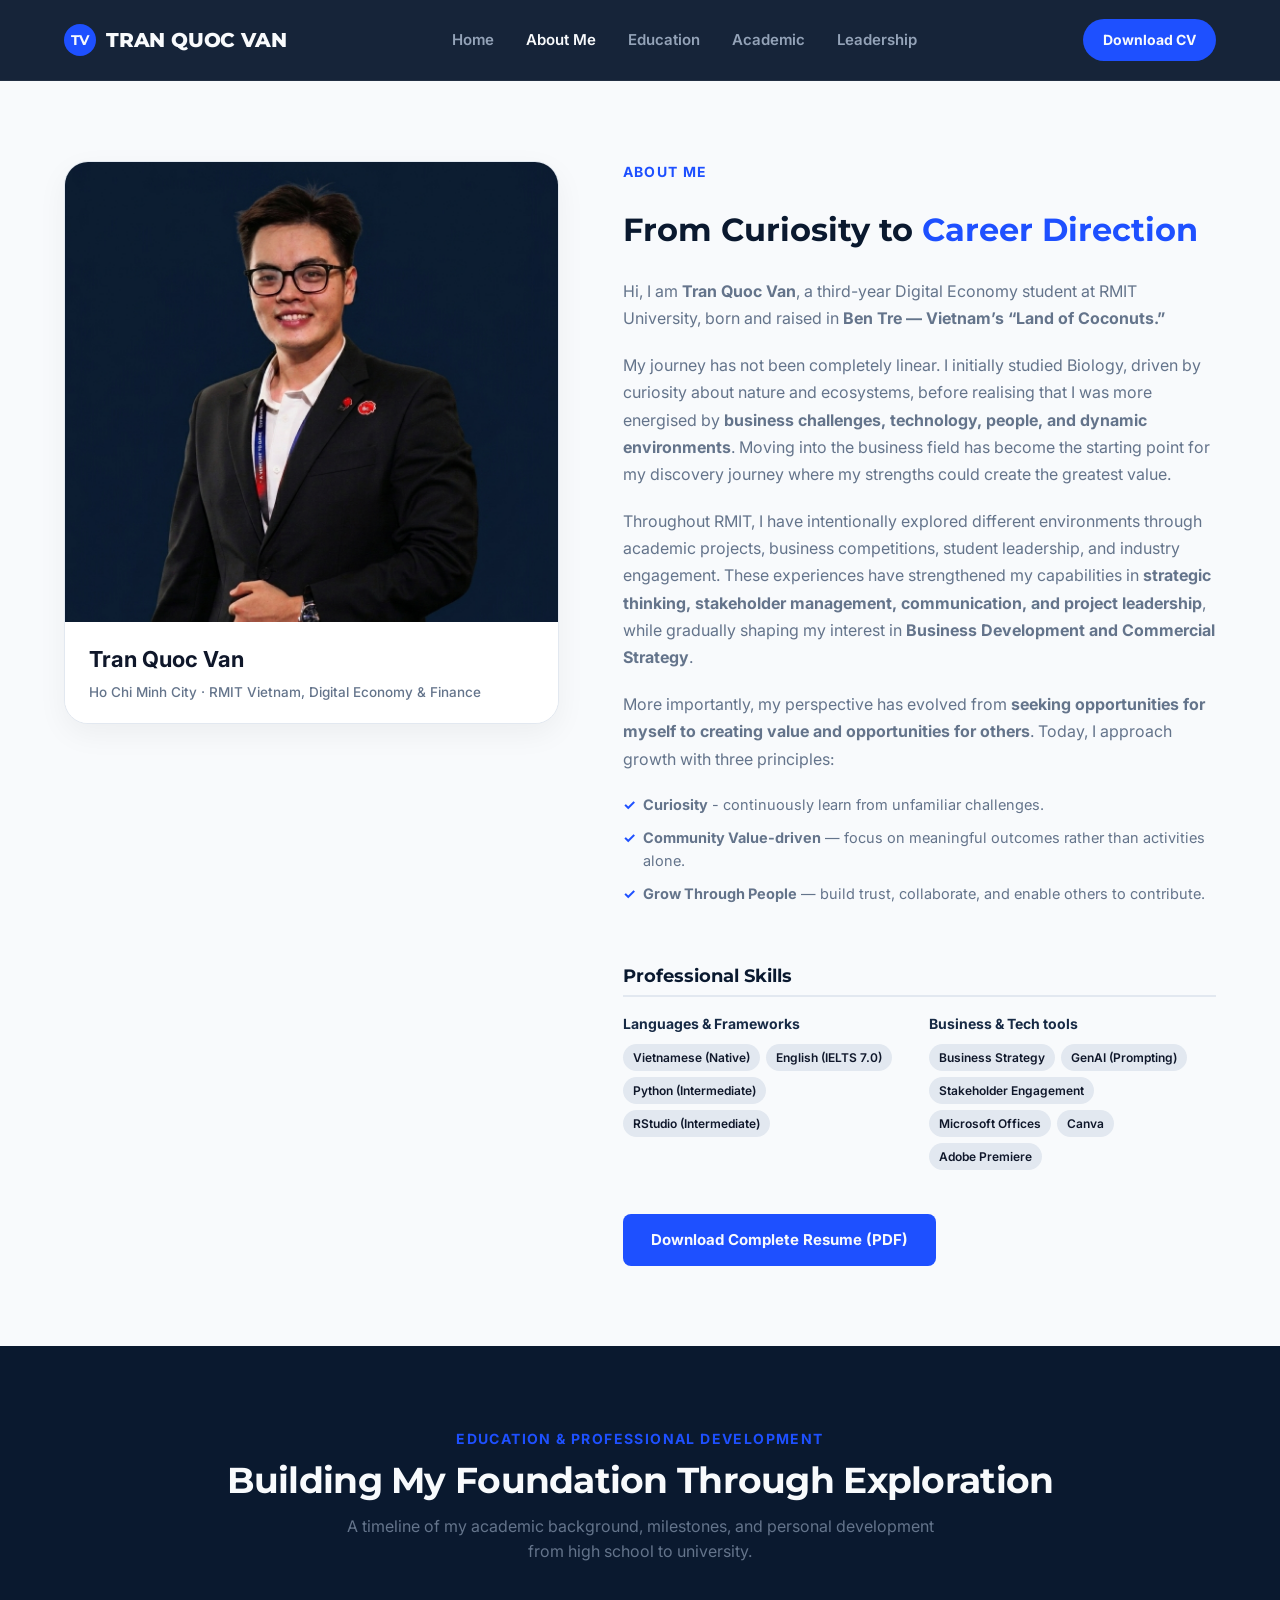
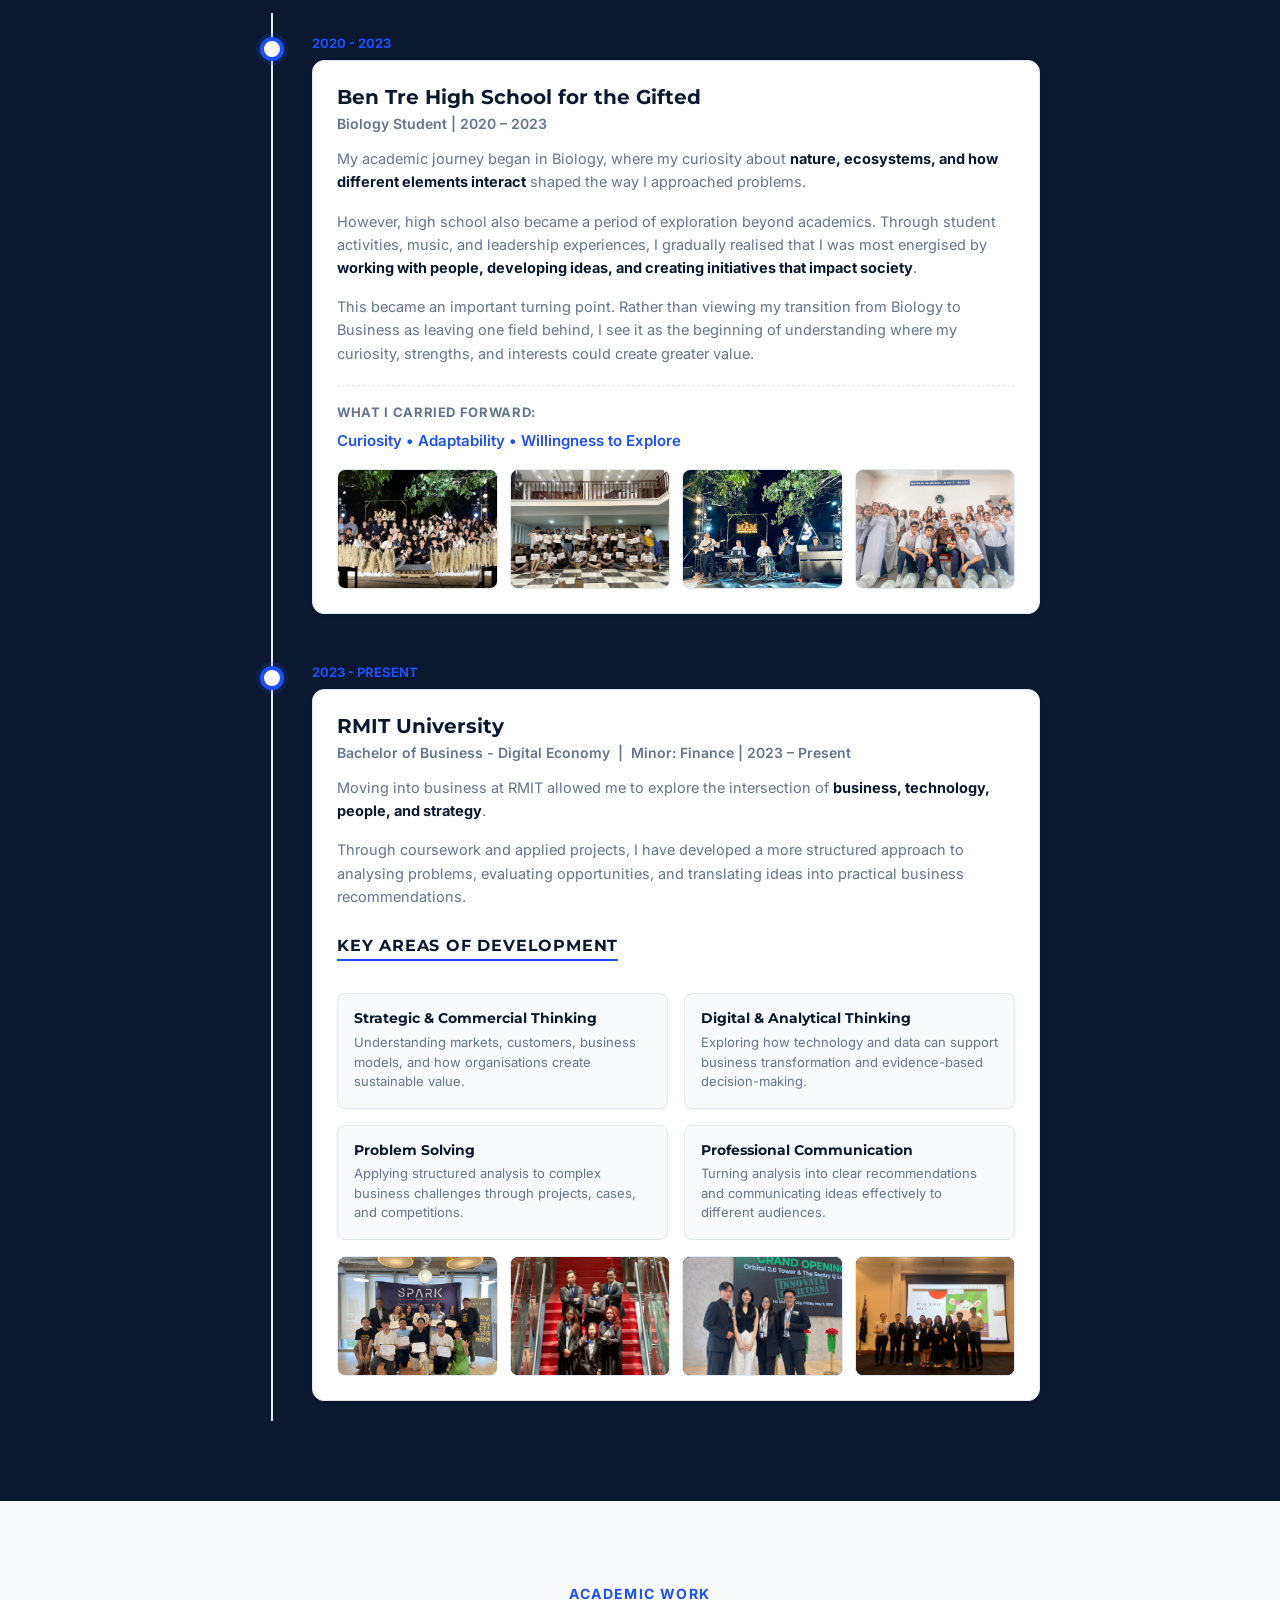
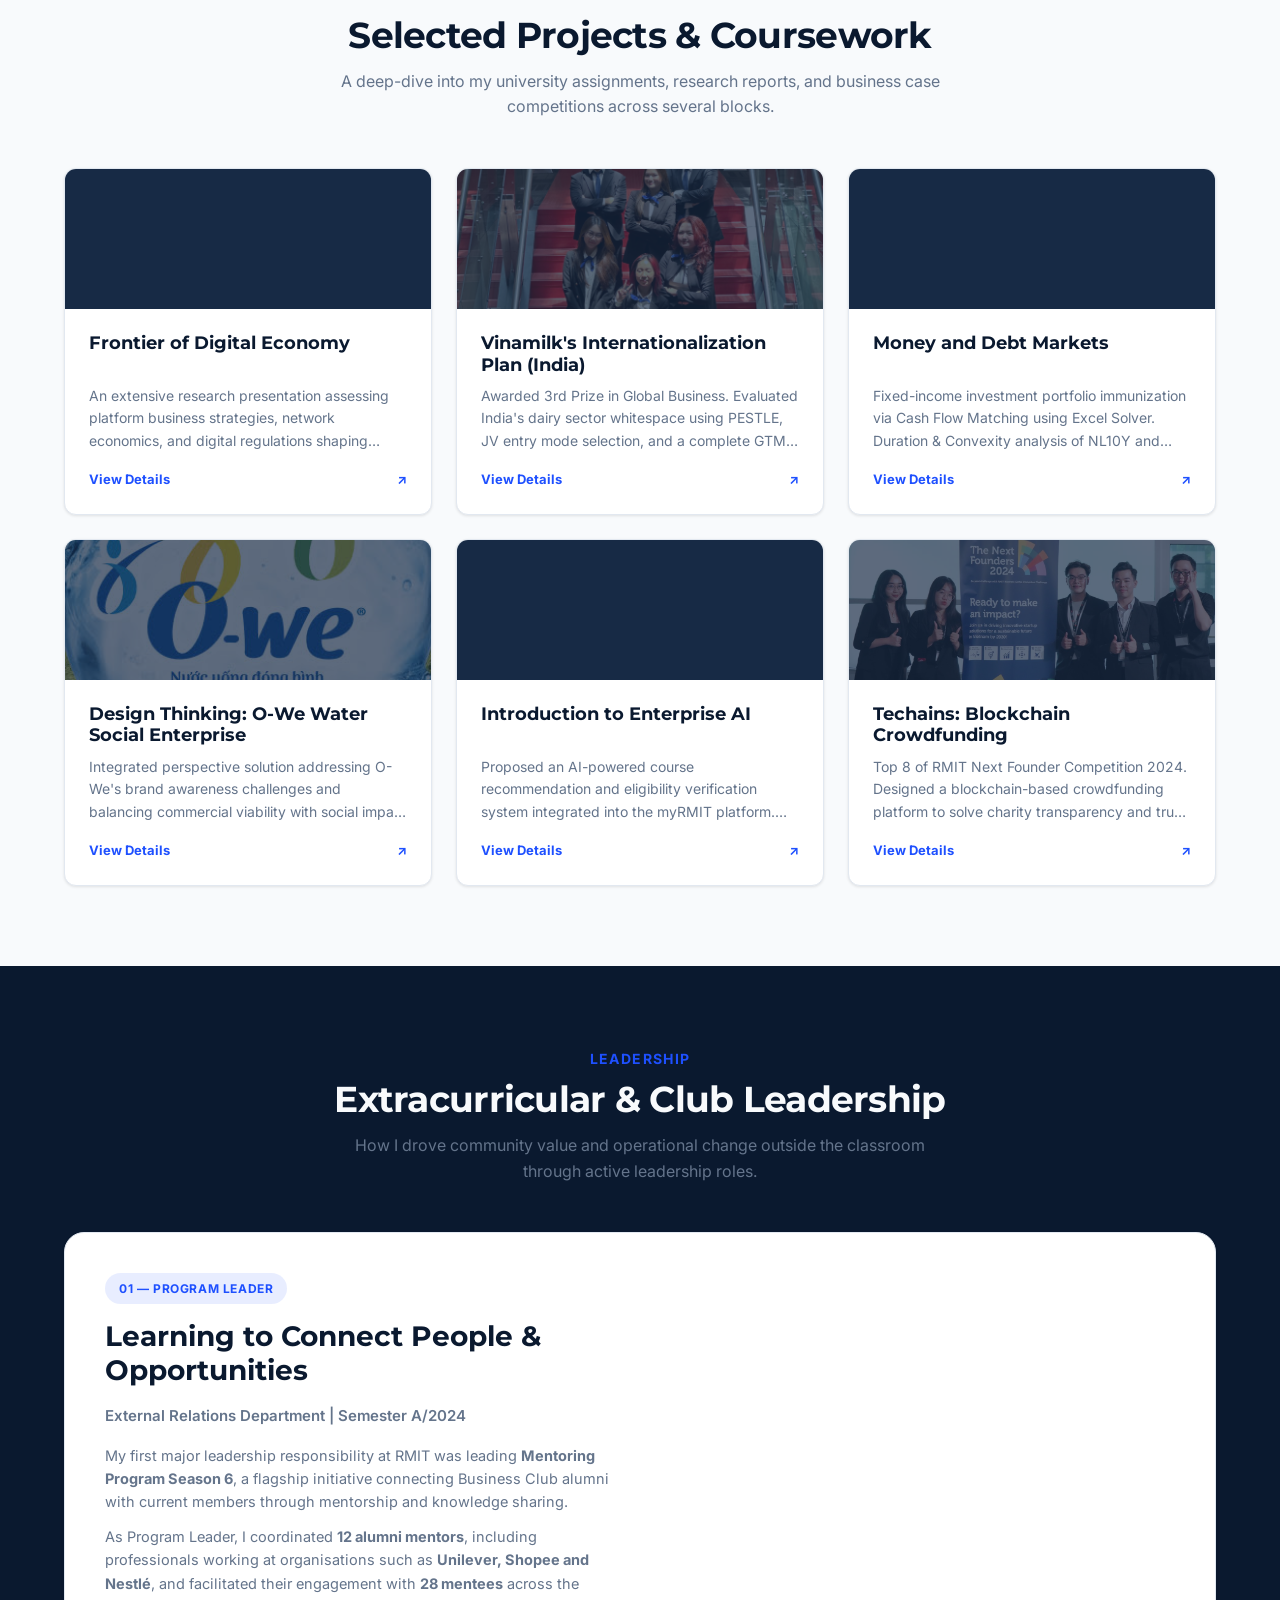
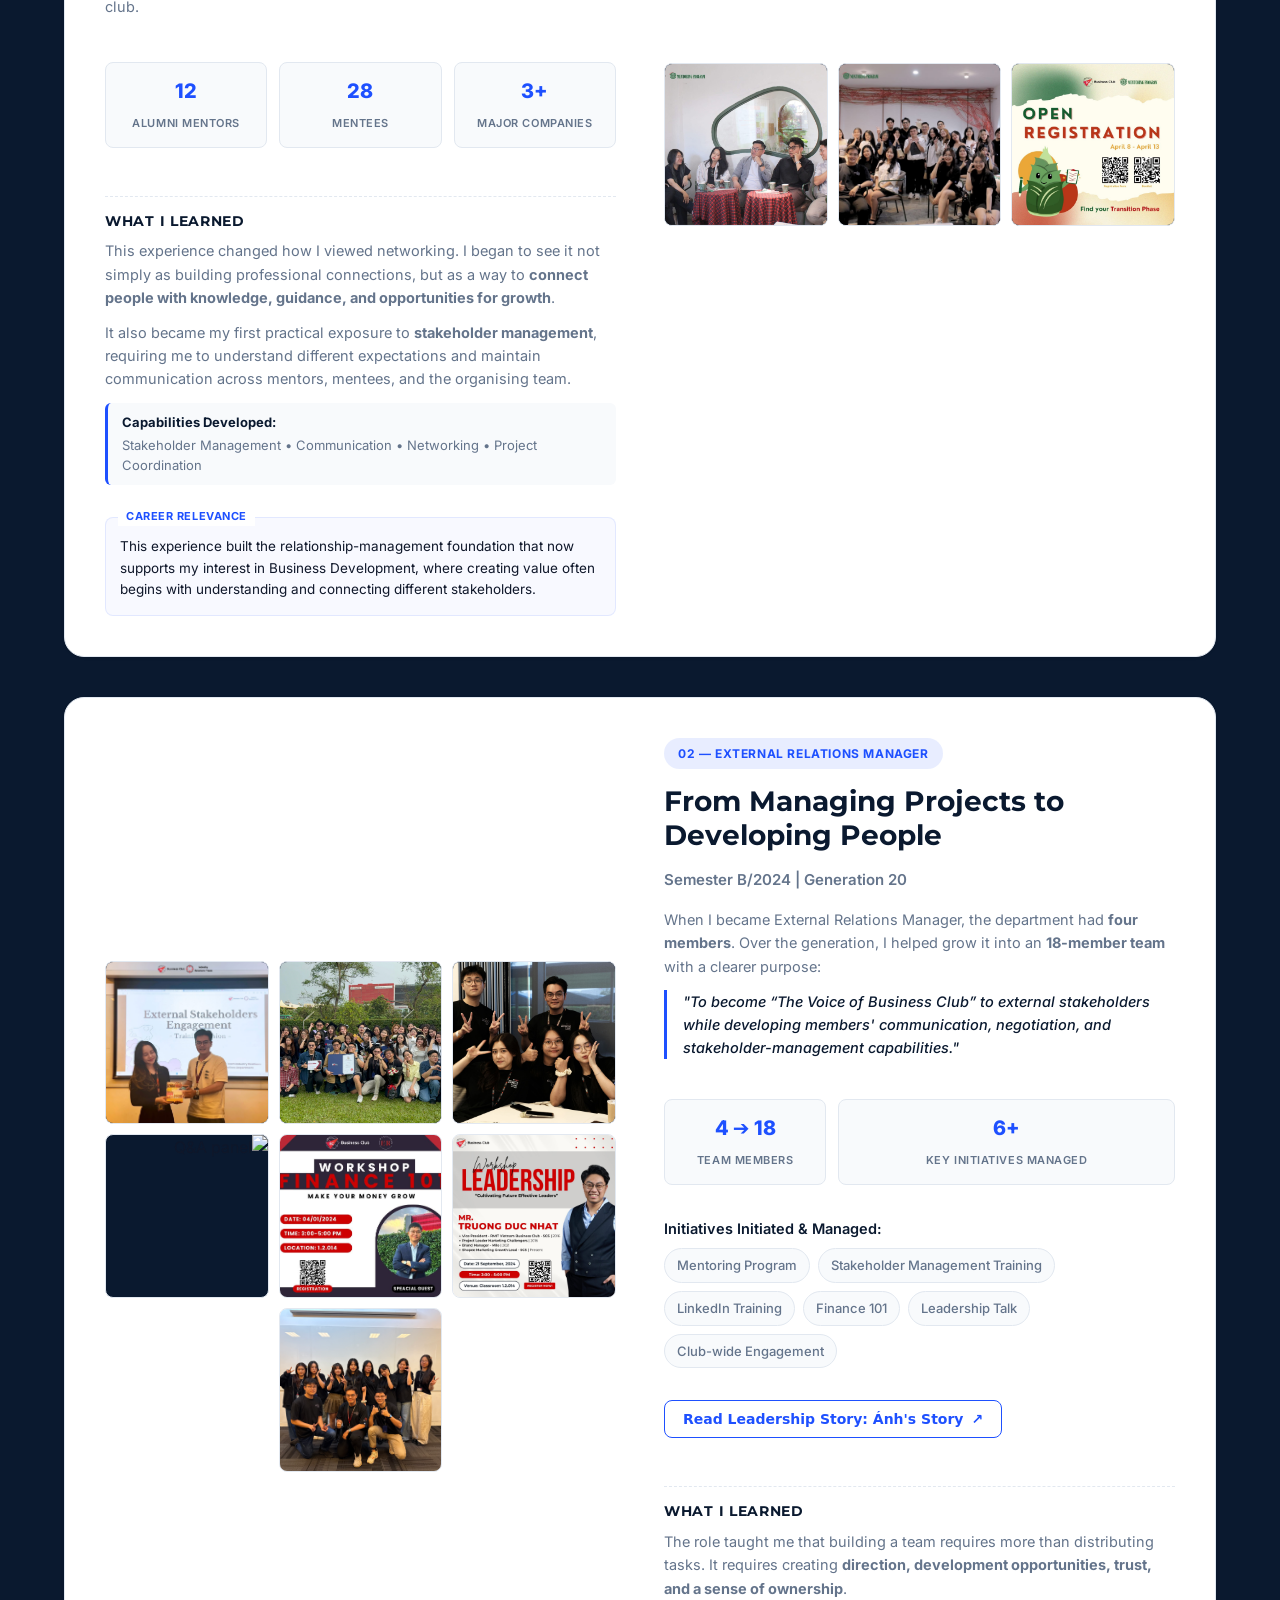
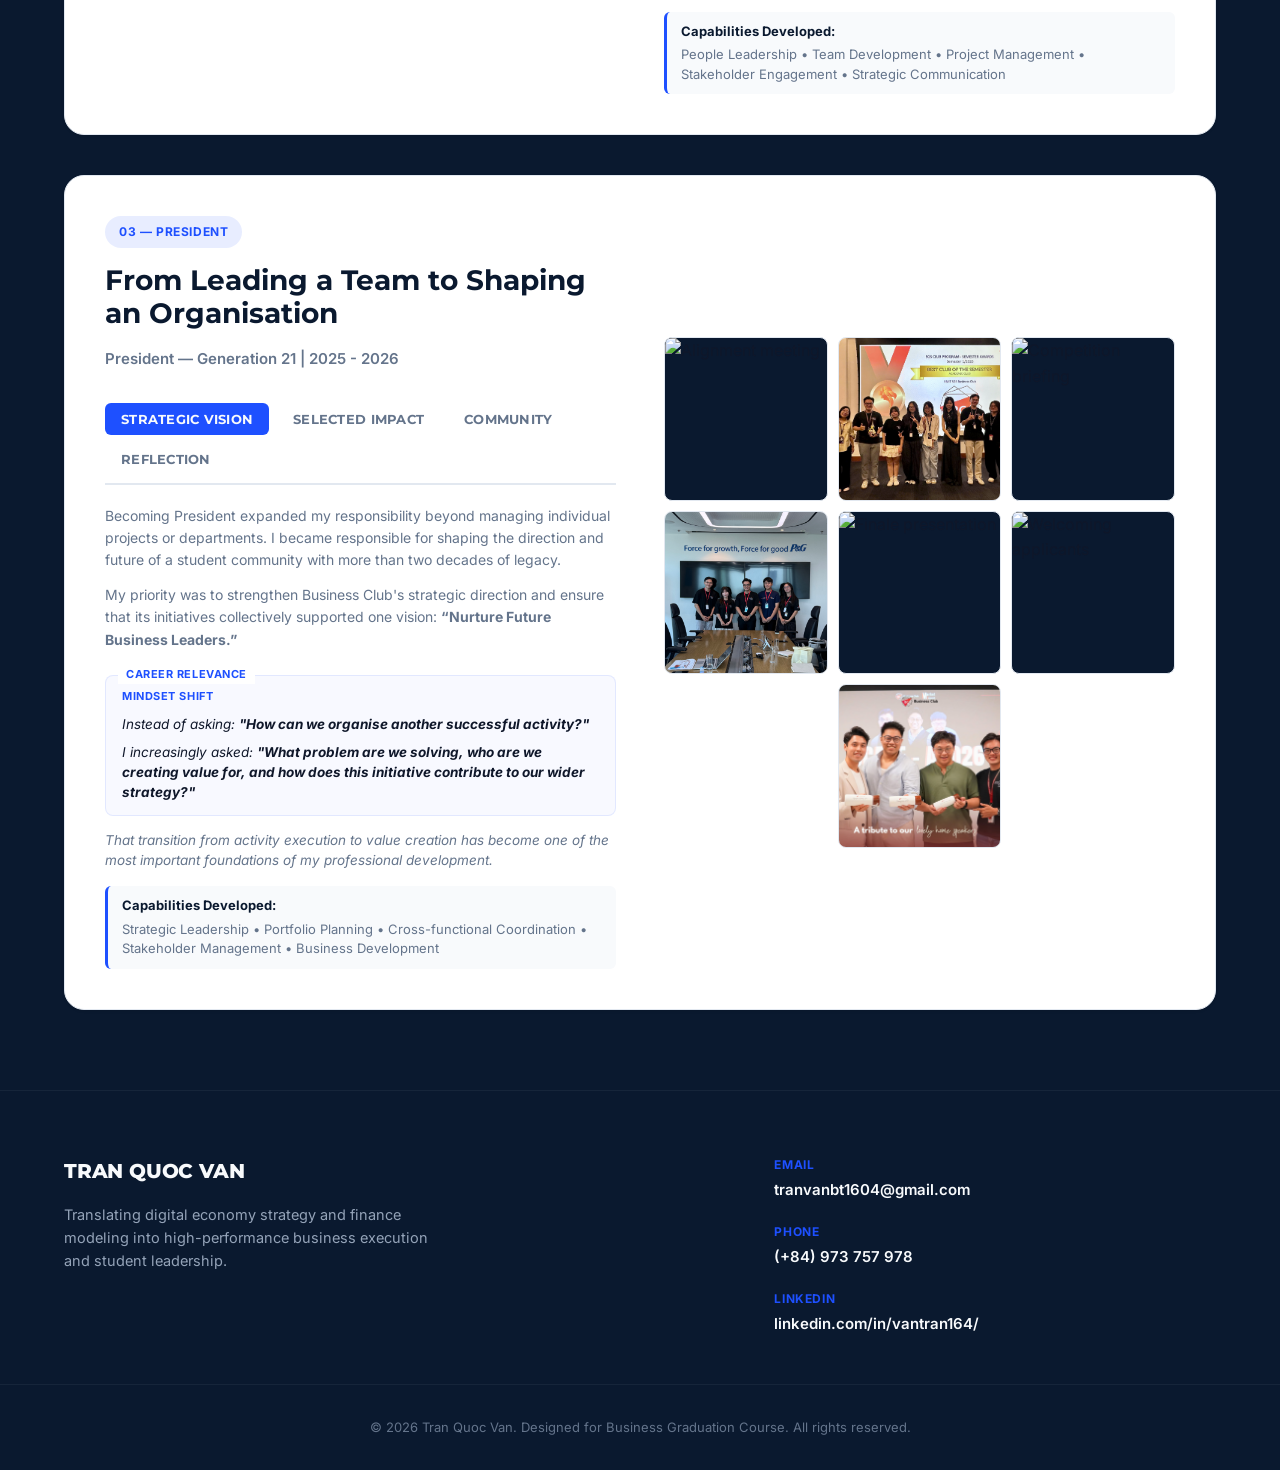
==== commit 38142f07: "Fix education image folder paths in details.html" ====
--- a/details.html
+++ b/details.html
@@ -175,17 +175,17 @@
             </div>
             
             <div class="edu-images-grid">
-              <div class="edu-img-item" data-image="Education Development/High School/IMG_6599.jpg" data-caption="High School Graduation Ceremony">
-                <img src="Education Development/High School/IMG_6599.jpg" alt="High School Graduation Ceremony">
-              </div>
-              <div class="edu-img-item" data-image="Education Development/High School/IMG_8644.jpg" data-caption="Classroom memories & projects">
-                <img src="Education Development/High School/IMG_8644.jpg" alt="Classroom memories">
-              </div>
-              <div class="edu-img-item" data-image="Education Development/High School/IMG_9138.JPG" data-caption="School festival event & performance">
-                <img src="Education Development/High School/IMG_9138.JPG" alt="School festival event">
-              </div>
-              <div class="edu-img-item" data-image="Education Development/High School/b24f15dc83e6cd91eed088f713b06e43.JPG" data-caption="Extracurricular activities group photo">
-                <img src="Education Development/High School/b24f15dc83e6cd91eed088f713b06e43.JPG" alt="Extracurricular activities">
+              <div class="edu-img-item" data-image="My Education Development/High School/IMG_6599.jpg" data-caption="High School Graduation Ceremony">
+                <img src="My Education Development/High School/IMG_6599.jpg" alt="High School Graduation Ceremony">
+              </div>
+              <div class="edu-img-item" data-image="My Education Development/High School/IMG_8644.jpg" data-caption="Classroom memories & projects">
+                <img src="My Education Development/High School/IMG_8644.jpg" alt="Classroom memories">
+              </div>
+              <div class="edu-img-item" data-image="My Education Development/High School/IMG_9138.JPG" data-caption="School festival event & performance">
+                <img src="My Education Development/High School/IMG_9138.JPG" alt="School festival event">
+              </div>
+              <div class="edu-img-item" data-image="My Education Development/High School/b24f15dc83e6cd91eed088f713b06e43.JPG" data-caption="Extracurricular activities group photo">
+                <img src="My Education Development/High School/b24f15dc83e6cd91eed088f713b06e43.JPG" alt="Extracurricular activities">
               </div>
             </div>
           </div>
@@ -224,17 +224,17 @@
             </div>
             
             <div class="edu-images-grid">
-              <div class="edu-img-item" data-image="Education Development/University/IMG_2321.jpg" data-caption="RMIT Saigon South Campus study space">
-                <img src="Education Development/University/IMG_2321.jpg" alt="RMIT Saigon South Campus">
-              </div>
-              <div class="edu-img-item" data-image="Education Development/University/IMG_9489.jpg" data-caption="Business competition pitching session">
-                <img src="Education Development/University/IMG_9489.jpg" alt="Business competition pitching">
-              </div>
-              <div class="edu-img-item" data-image="Education Development/University/IMG_3583.JPG" data-caption="RMIT Student Leadership workshop">
-                <img src="Education Development/University/IMG_3583.JPG" alt="Student Leadership workshop">
-              </div>
-              <div class="edu-img-item" data-image="Education Development/University/IMG_9212.jpg" data-caption="Emerging Leaders Award Ceremony 2025">
-                <img src="Education Development/University/IMG_9212.jpg" alt="Emerging Leaders Award Ceremony 2025">
+              <div class="edu-img-item" data-image="My Education Development/University/IMG_2321.jpg" data-caption="RMIT Saigon South Campus study space">
+                <img src="My Education Development/University/IMG_2321.jpg" alt="RMIT Saigon South Campus">
+              </div>
+              <div class="edu-img-item" data-image="My Education Development/University/IMG_9489.jpg" data-caption="Business competition pitching session">
+                <img src="My Education Development/University/IMG_9489.jpg" alt="Business competition pitching">
+              </div>
+              <div class="edu-img-item" data-image="My Education Development/University/IMG_3583.JPG" data-caption="RMIT Student Leadership workshop">
+                <img src="My Education Development/University/IMG_3583.JPG" alt="Student Leadership workshop">
+              </div>
+              <div class="edu-img-item" data-image="My Education Development/University/IMG_9212.jpg" data-caption="Emerging Leaders Award Ceremony 2025">
+                <img src="My Education Development/University/IMG_9212.jpg" alt="Emerging Leaders Award Ceremony 2025">
               </div>
             </div>
           </div>
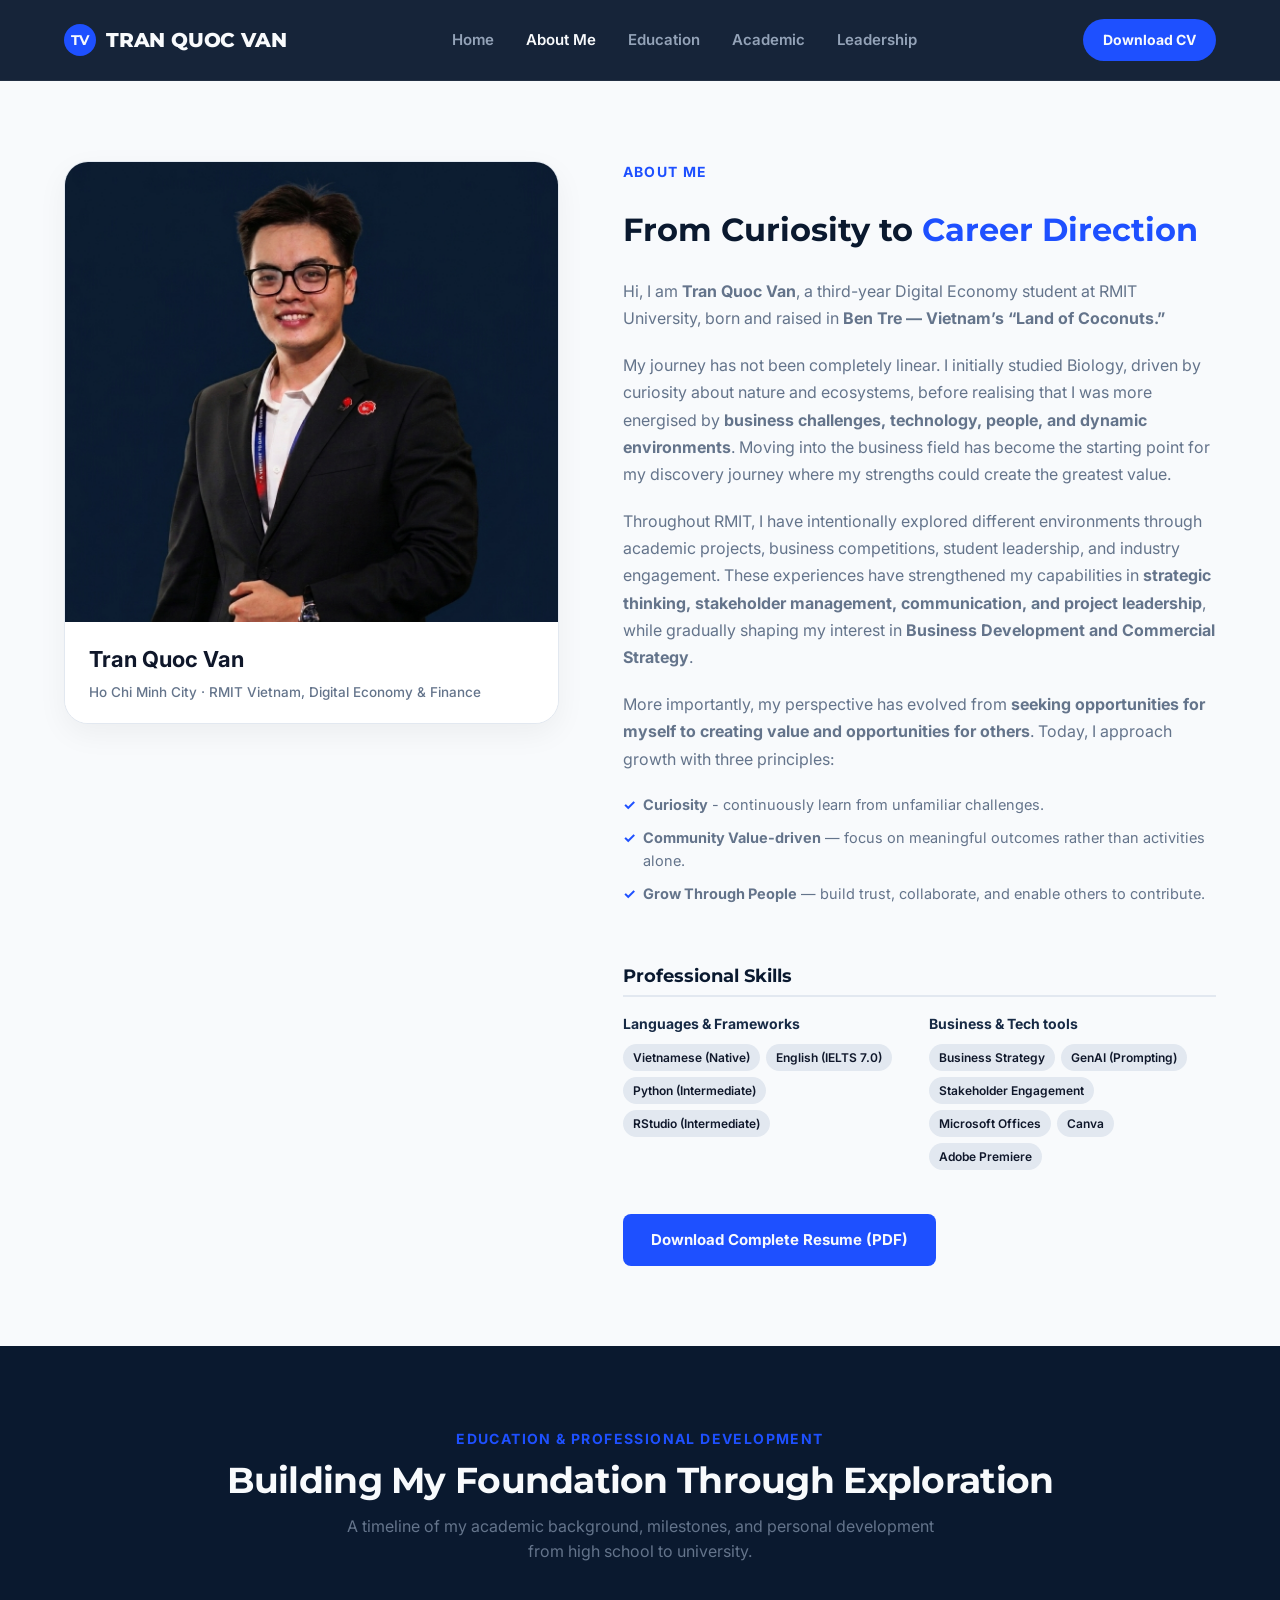
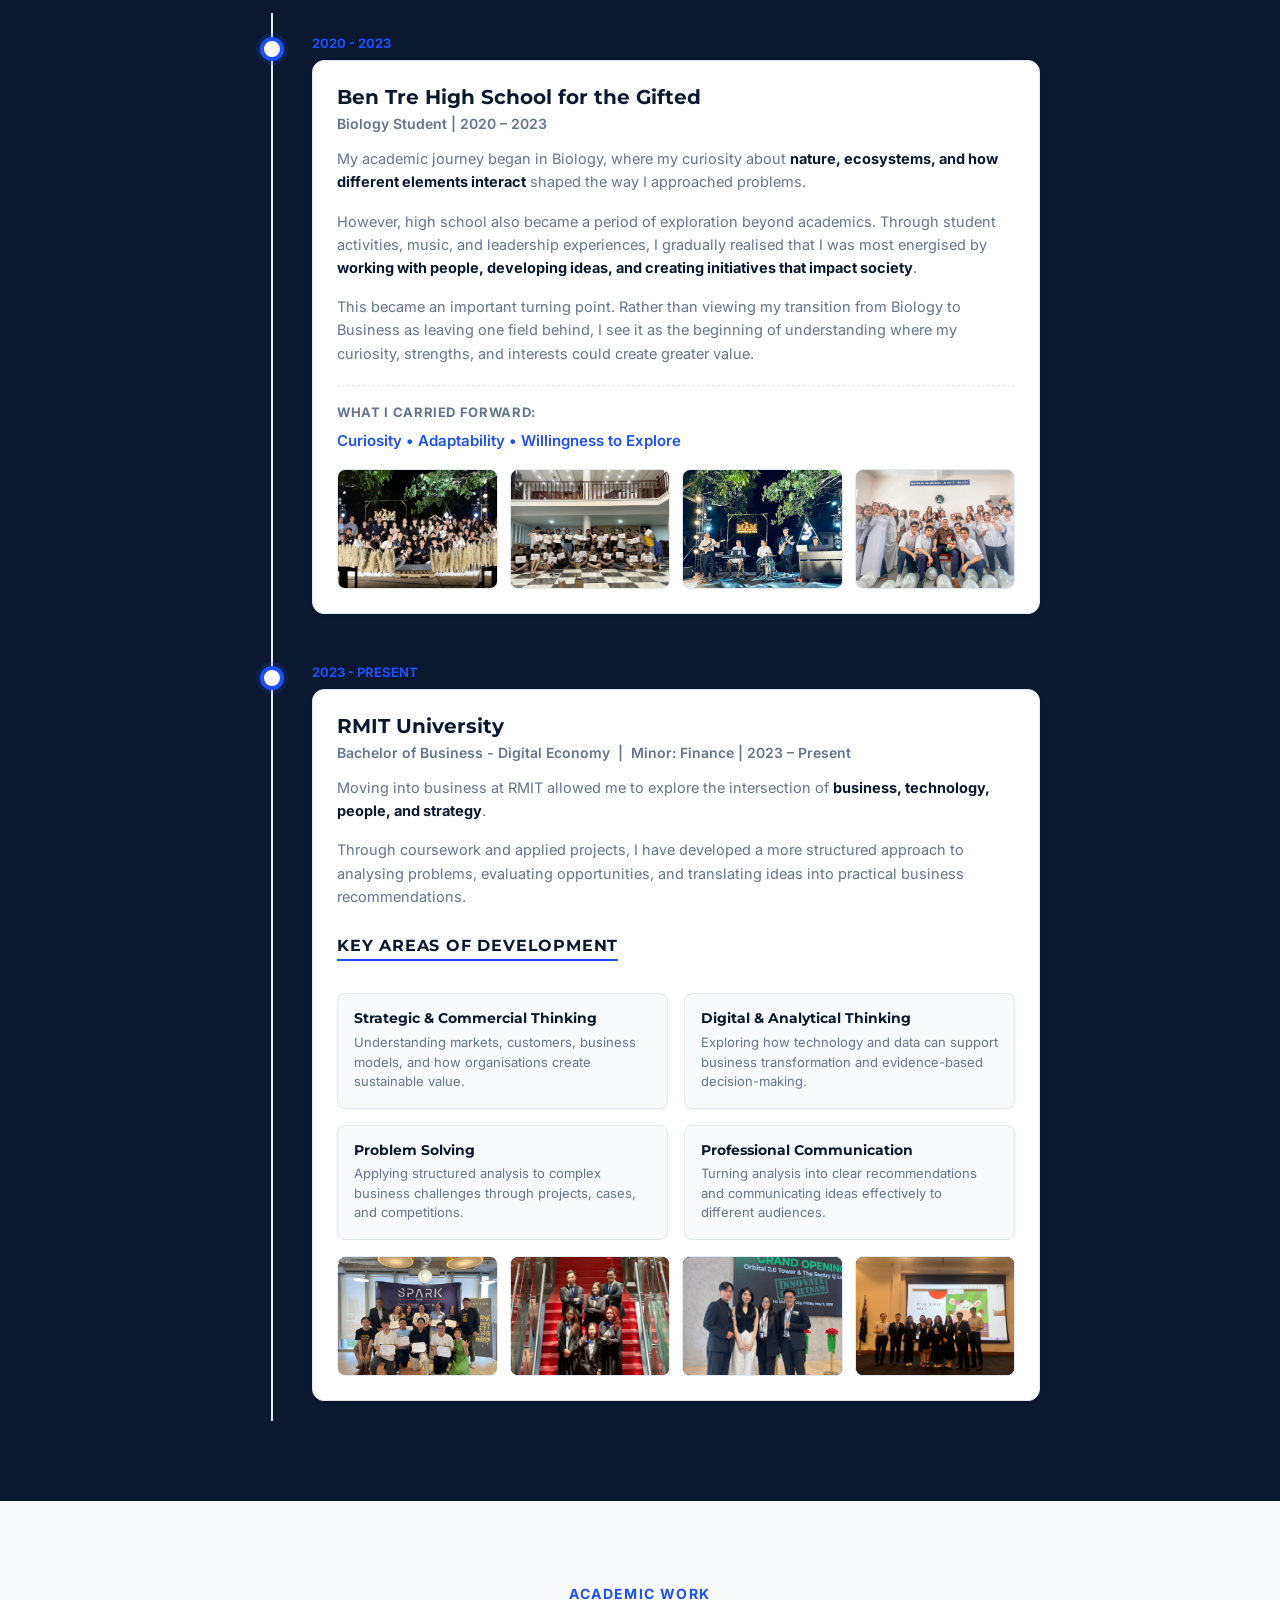
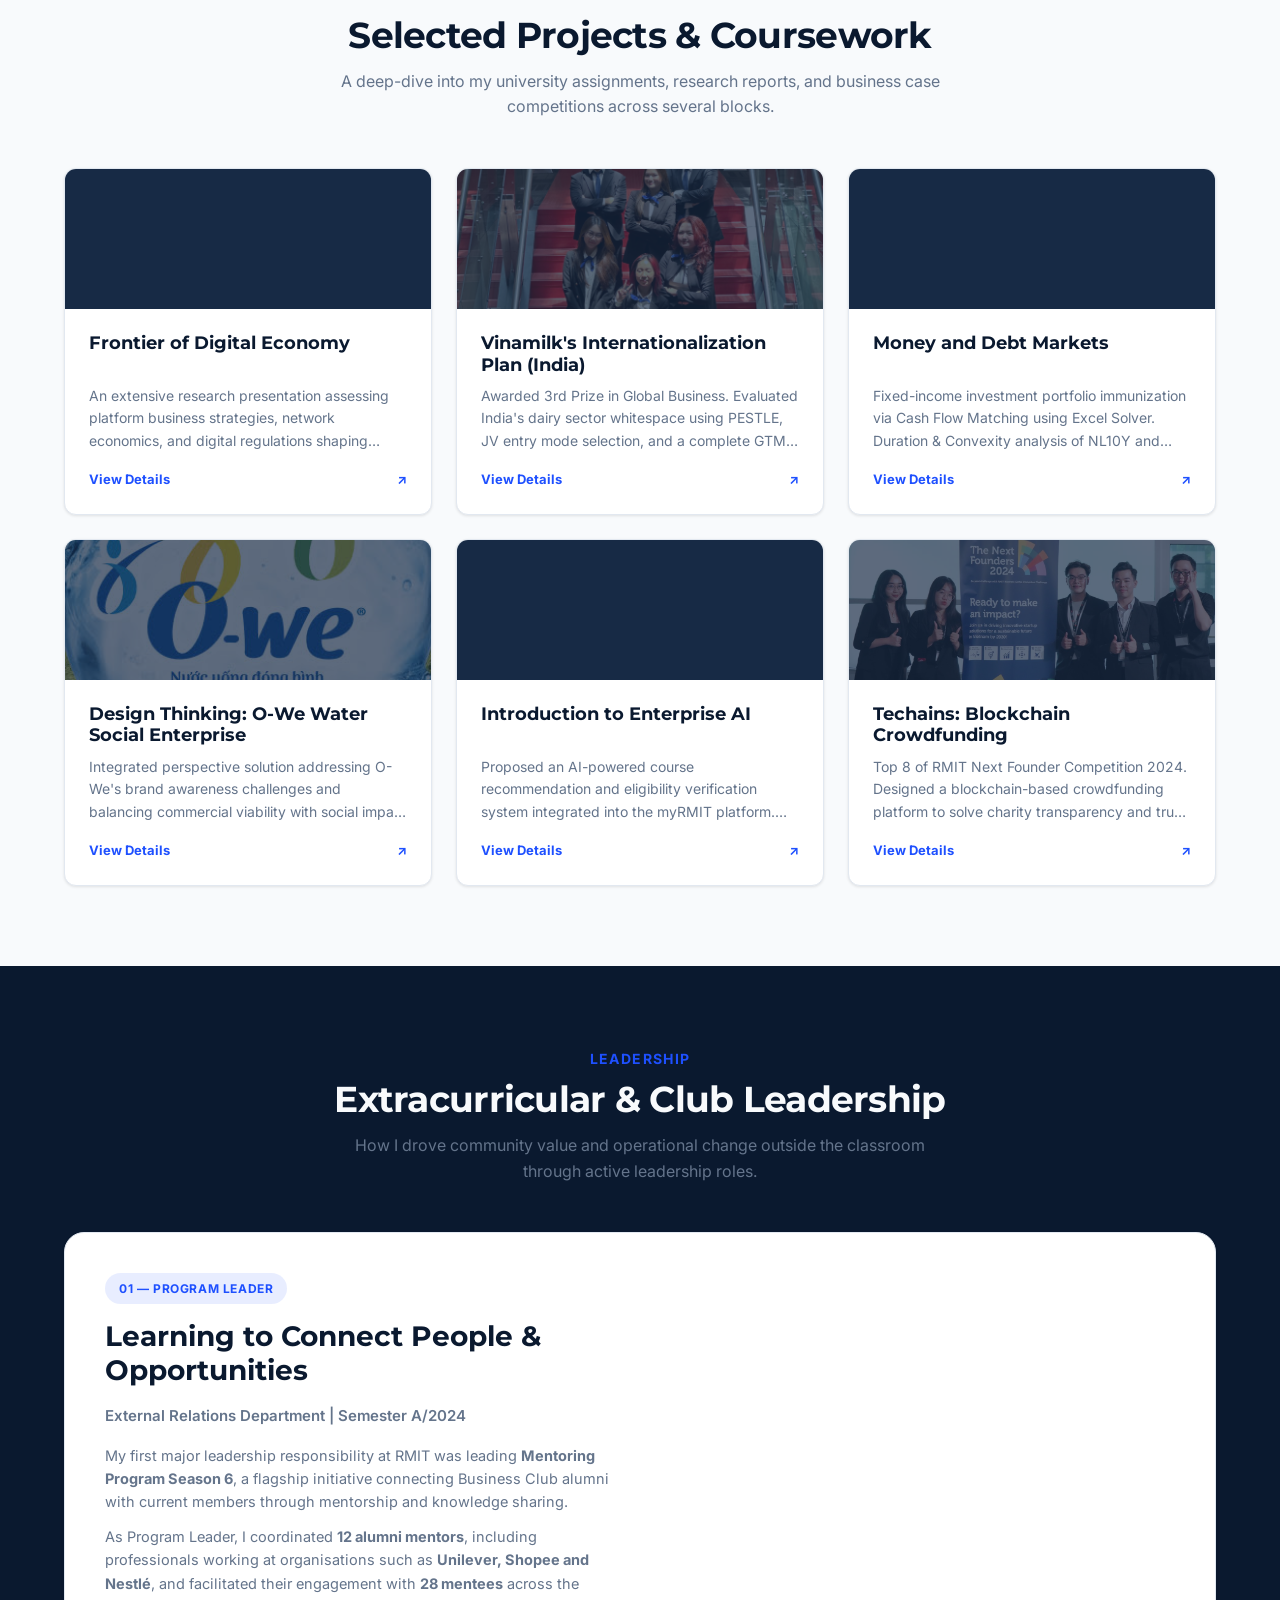
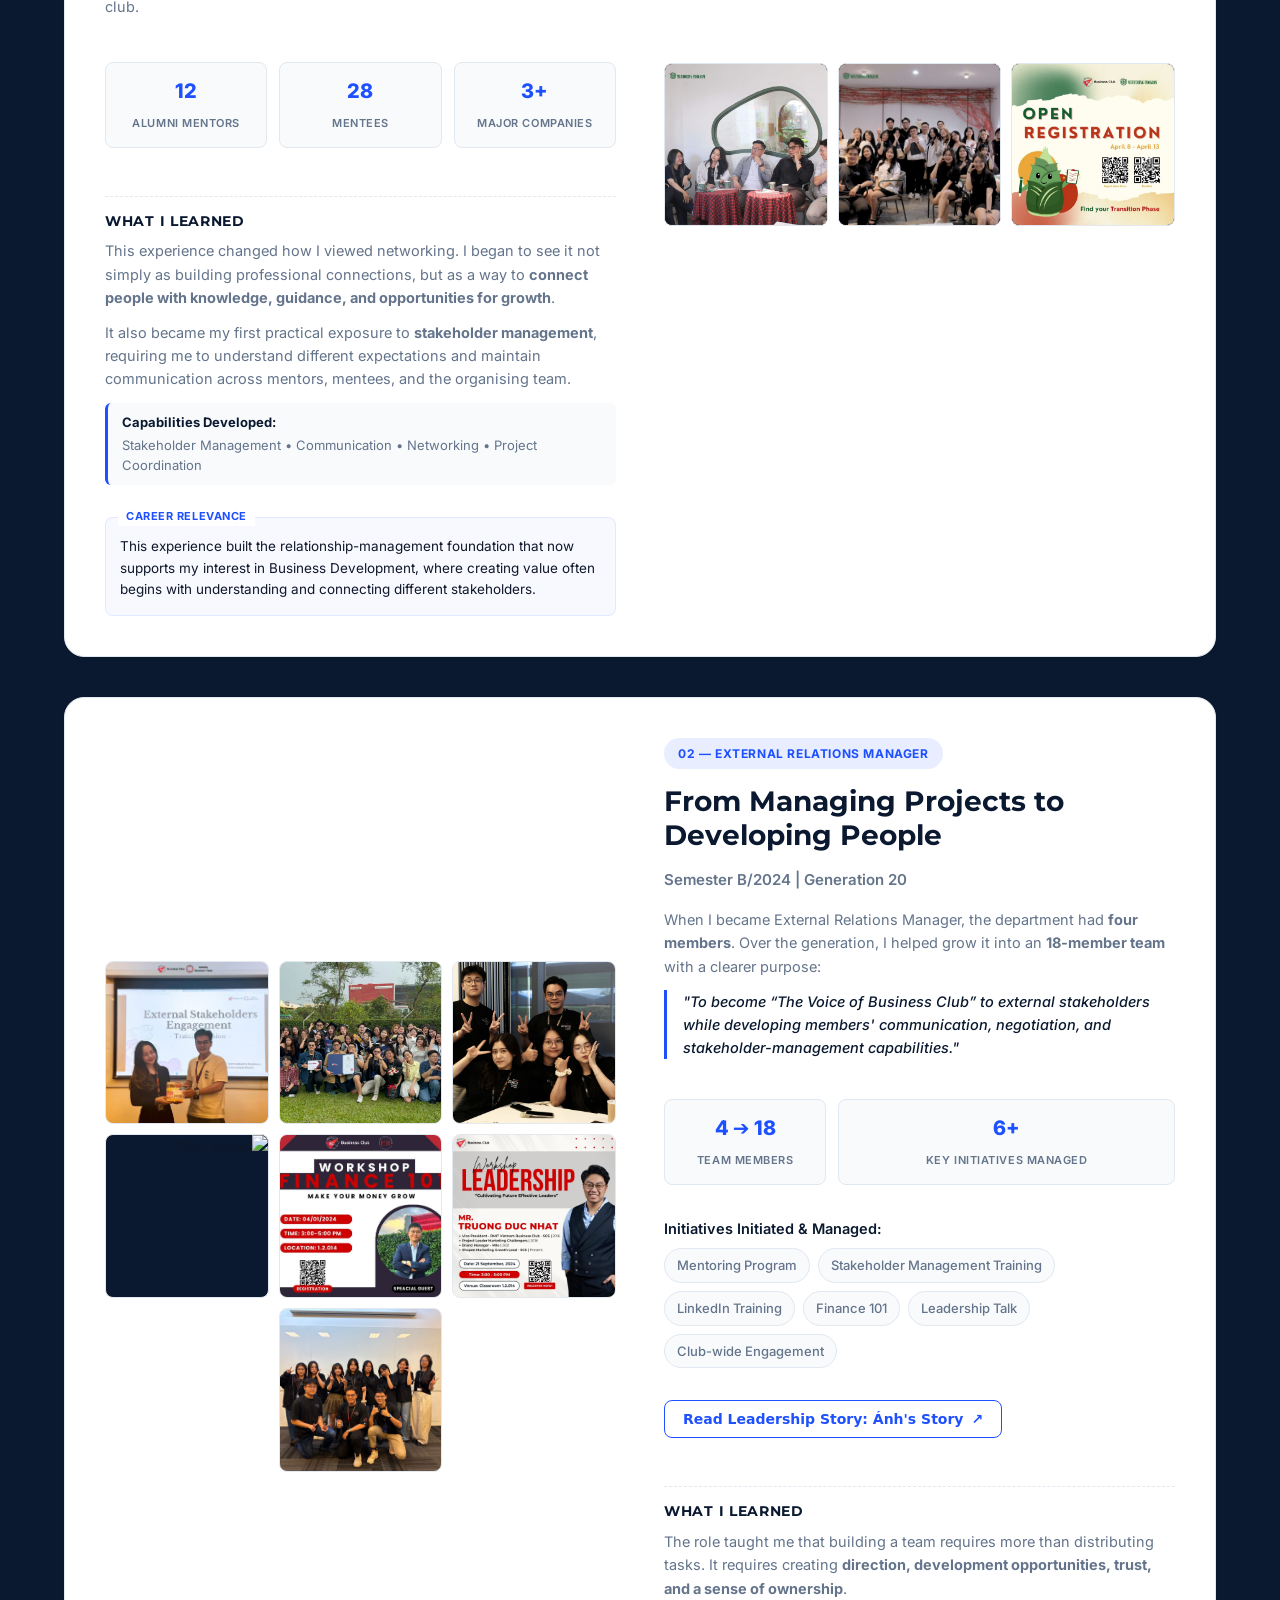
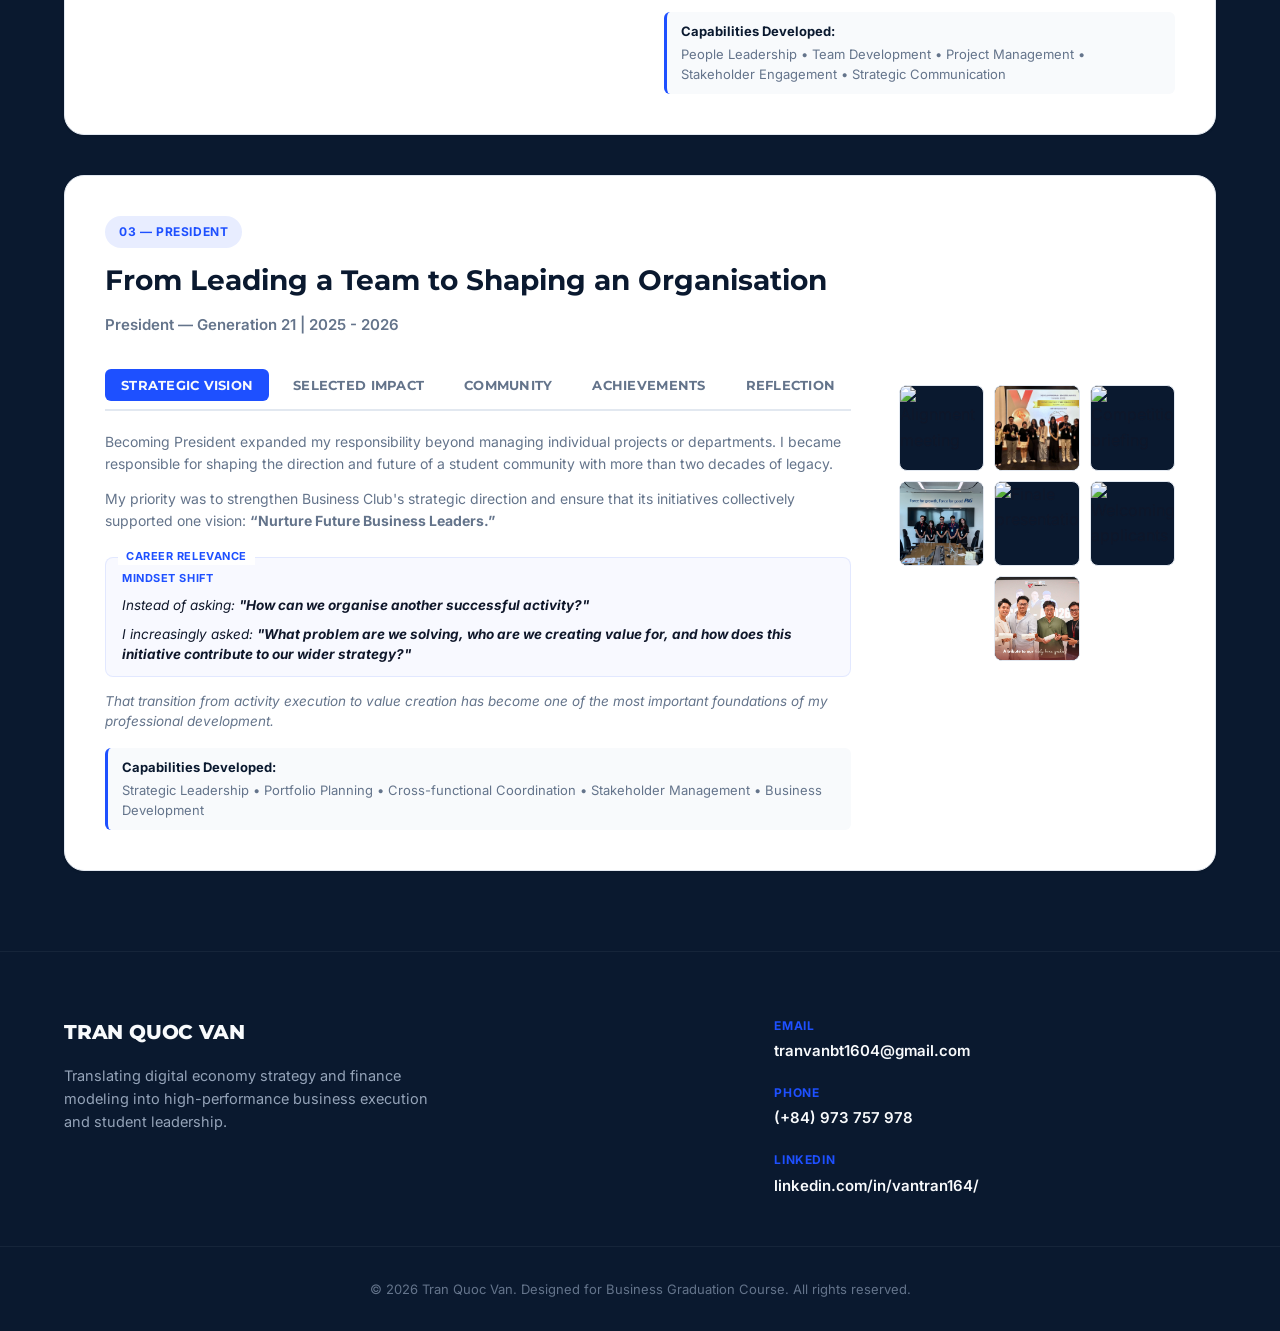
==== commit 26062f96: "feat: add Achievements tab to President section and adjust tabs to be on the same row" ====
--- a/details.html
+++ b/details.html
@@ -523,6 +523,7 @@
                 <button class="tab-btn active" data-tab="vision">Strategic Vision</button>
                 <button class="tab-btn" data-tab="impact">Selected Impact</button>
                 <button class="tab-btn" data-tab="community">Community</button>
+                <button class="tab-btn" data-tab="achievements">Achievements</button>
                 <button class="tab-btn" data-tab="reflection">Reflection</button>
               </div>
               
@@ -671,6 +672,25 @@
                   </div>
                 </div>
                 
+                <!-- Tab: Achievements -->
+                <div class="tab-panel" id="tab-achievements">
+                  <p style="margin-bottom: 12px; font-size: 14.5px; font-weight: 700; color: var(--primary-navy);">Leadership Achievements</p>
+                  <div class="achievements-list">
+                    <div class="achievement-item">
+                      <div class="achievement-title">Emerging Leader Award 2025</div>
+                      <div class="achievement-desc"><strong>RMIT Student Life</strong> — Recognised my growth in leadership, initiative, and contribution to the RMIT community.</div>
+                    </div>
+                    <div class="achievement-item">
+                      <div class="achievement-title">Best Academic Club of the Semester A/2026</div>
+                      <div class="achievement-desc"><strong>RMIT Student Life</strong> — Recognised Business Club's performance during my leadership, reflecting strategic direction, collaboration, and community impact.</div>
+                    </div>
+                    <div class="achievement-item">
+                      <div class="achievement-title">Leadership Excellence Award 2026</div>
+                      <div class="achievement-desc"><strong>RMIT Career & Industry Relations Department</strong> — Selected as one of 15 students to represent RMIT University in the Singapore Leadership Learning Tour, in recognition of demonstrated leadership excellence, sustained community impact, and commitment to developing and empowering others.</div>
+                    </div>
+                  </div>
+                </div>
+                
                 <!-- Tab 4: Reflection -->
                 <div class="tab-panel" id="tab-reflection">
                   <p style="margin-bottom: 12px; font-size: 14.5px; font-weight: 700; color: var(--primary-navy);">What Business Club Changed in Me</p>
@@ -703,17 +723,6 @@
                   <p style="margin-bottom: 20px; font-size: 13.5px; color: var(--text-muted); line-height: 1.6;">
                     This progression has strongly shaped my interest in <strong>Business Development and Commercial Strategy</strong>, where sustainable results depend on aligning people, resources, and stakeholder interests around shared value.
                   </p>
-                  
-                  <div class="achievements-list">
-                    <div class="achievement-item">
-                      <div class="achievement-title">Emerging Leader Award 2025</div>
-                      <div class="achievement-desc">RMIT Student Life — Recognised growth in leadership, initiative, and contribution to the RMIT community.</div>
-                    </div>
-                    <div class="achievement-item">
-                      <div class="achievement-title">Best Academic Club of the Semester A/2026</div>
-                      <div class="achievement-desc">RMIT Student Life — Recognised Business Club’s performance under my leadership, reflecting strategic direction and community impact.</div>
-                    </div>
-                  </div>
                 </div>
               </div>
             </div>
--- a/index.css
+++ b/index.css
@@ -1205,11 +1205,19 @@
 
 .president-tabs-nav {
   display: flex;
-  flex-wrap: wrap;
+  flex-wrap: nowrap;
+  overflow-x: auto;
+  -webkit-overflow-scrolling: touch;
   gap: 8px;
   border-bottom: 2px solid var(--border-light);
   padding-bottom: 8px;
   margin-bottom: 20px;
+  scrollbar-width: none; /* Firefox */
+  -ms-overflow-style: none;  /* IE and Edge */
+}
+
+.president-tabs-nav::-webkit-scrollbar {
+  display: none; /* Chrome, Safari, Opera */
 }
 
 .tab-btn {
@@ -1225,6 +1233,8 @@
   transition: all var(--transition-fast);
   text-transform: uppercase;
   letter-spacing: 0.02em;
+  flex-shrink: 0;
+  white-space: nowrap;
 }
 
 .tab-btn:hover {
